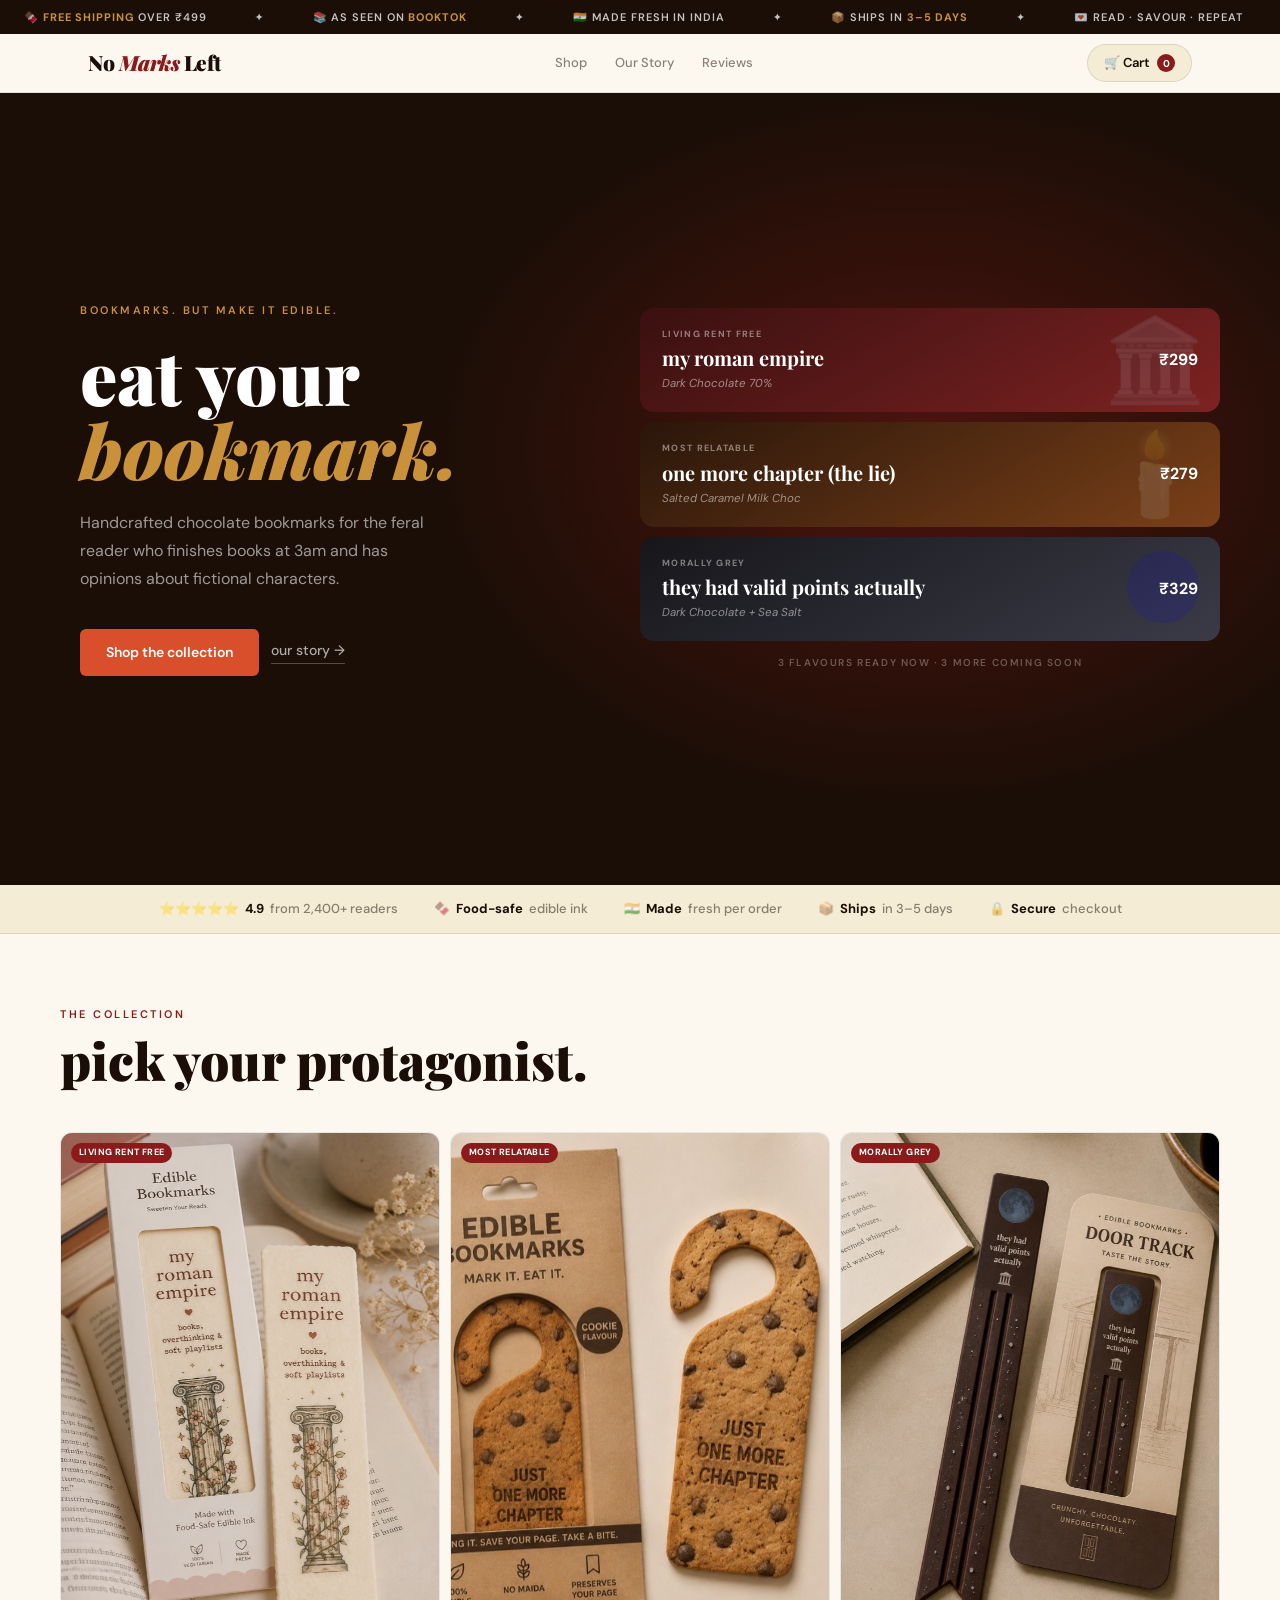
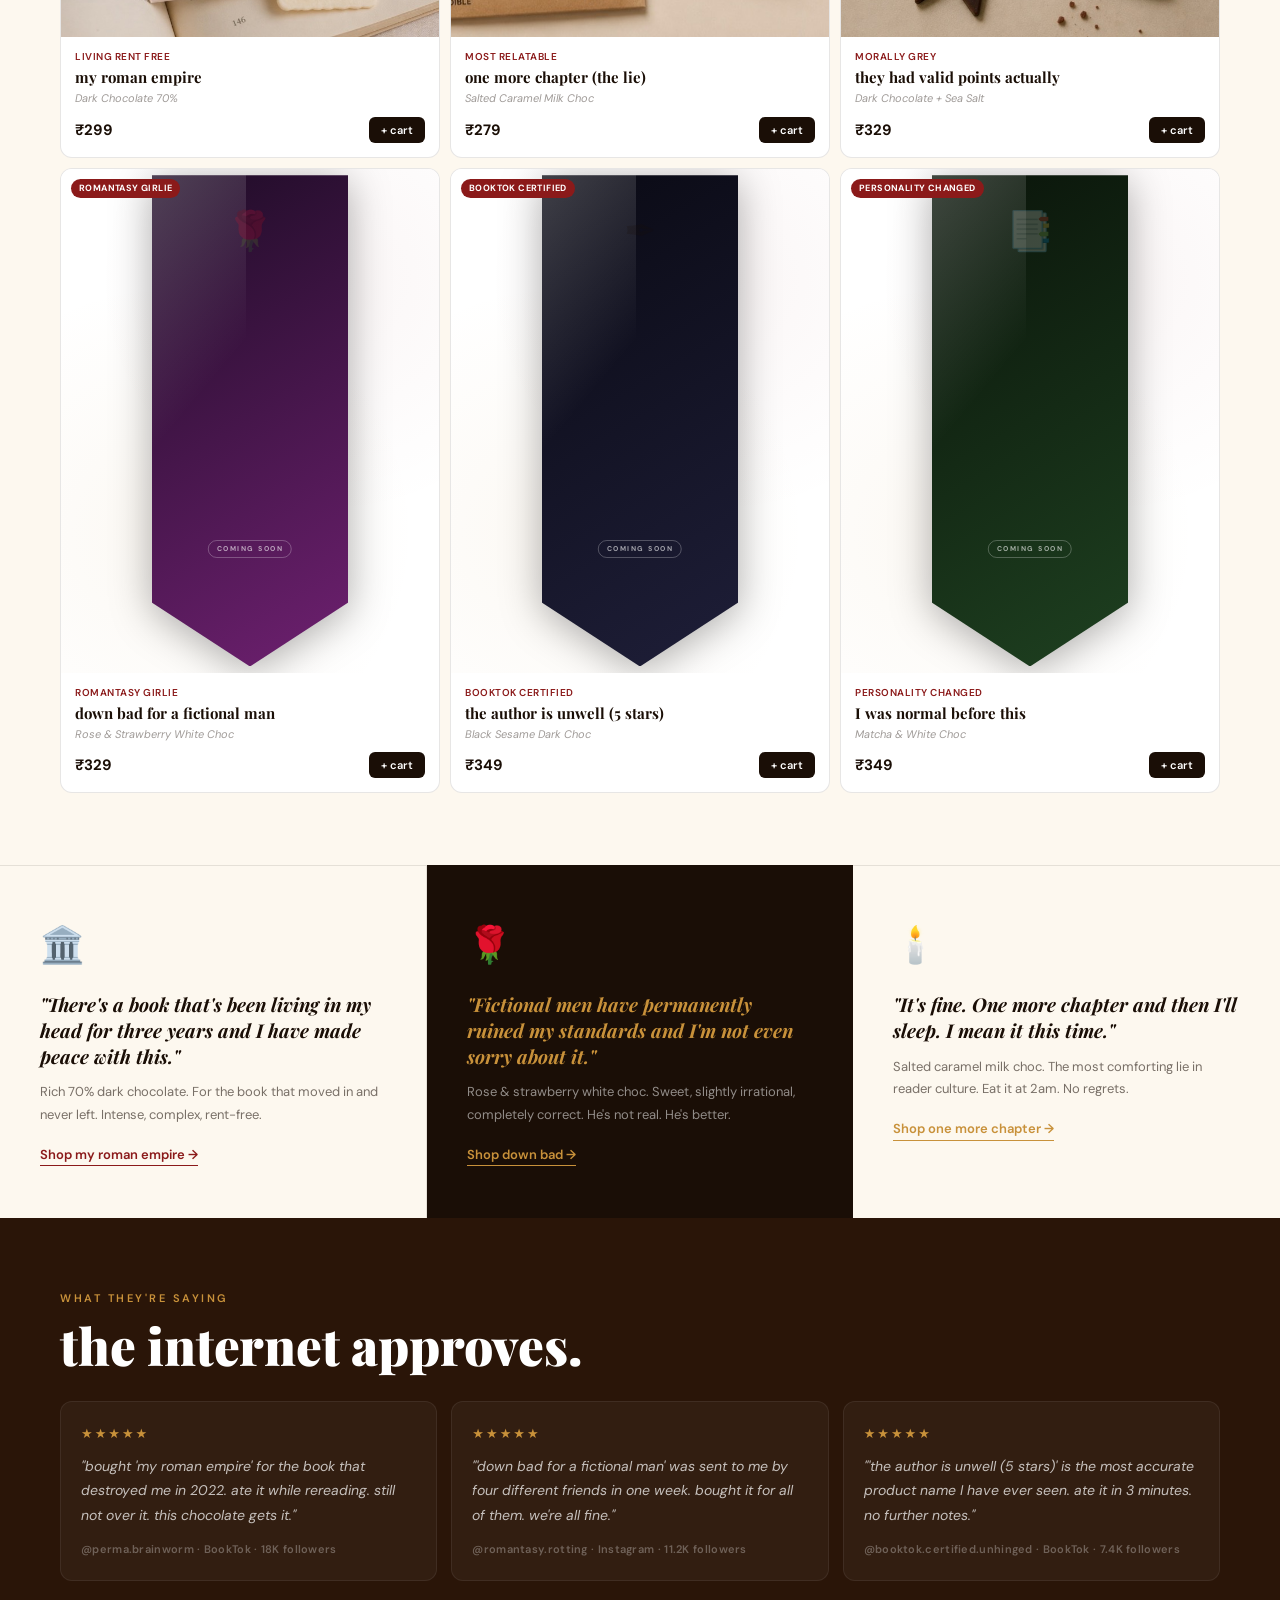
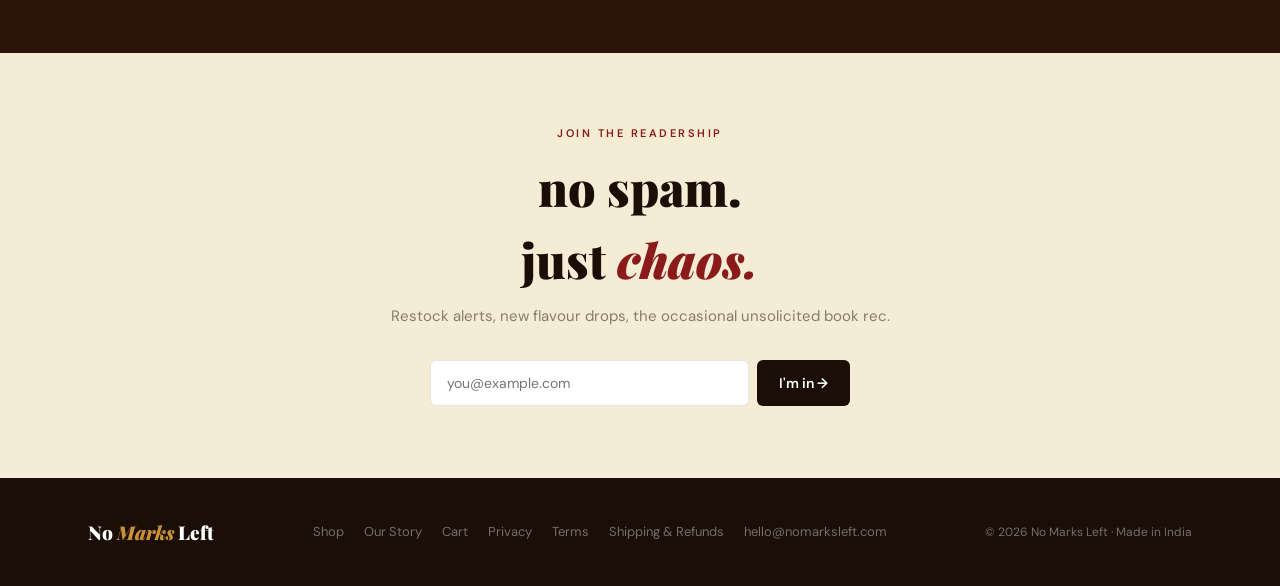
==== index.html @ 882965cb "Add privacy, terms and refunds policies; mask all inputs in session replay Adds the three policy pag" ====
<!DOCTYPE html>
<html lang="en">
<head>
  <meta charset="UTF-8"/>
  <meta name="viewport" content="width=device-width,initial-scale=1.0"/>
  <title>No Marks Left — Edible Bookmarks</title>
  <link href="https://fonts.googleapis.com/css2?family=Playfair+Display:ital,wght@0,700;0,900;1,700&family=DM+Sans:opsz,wght@9..40,400;9..40,500;9..40,600&display=swap" rel="stylesheet"/>
  <script src="analytics.js?v=3"></script>
  <script src="interactions.js?v=2"></script>
  <style>
*,*::before,*::after{box-sizing:border-box;margin:0;padding:0}
:root{
  --ink:#1a0e06;--cream:#f5ecd5;--paper:#fdf8ef;--deep:#2a1508;
  --red:#8b1a1a;--gold:#c8913a;--pop:#d94f2b;--sage:#3d5c32;
  --border:rgba(26,14,6,.1);--w:1160px;
}
body{font-family:'DM Sans',system-ui,sans-serif;color:var(--ink);background:var(--paper);line-height:1.5}

/* ── ticker ── */
.ticker-wrap{background:var(--ink);overflow:hidden;height:34px;display:flex;align-items:center}
.ticker{display:flex;white-space:nowrap;animation:tick 36s linear infinite}
.ticker-seg{display:inline-flex}
.ti{color:rgba(255,255,255,.75);font-size:11px;font-weight:600;letter-spacing:.9px;text-transform:uppercase;padding:0 24px}
.ti b{color:var(--gold)}
@keyframes tick{0%{transform:translateX(0)}100%{transform:translateX(-50%)}}

/* ── header ── */
header{position:sticky;top:0;z-index:200;background:var(--paper);border-bottom:1px solid var(--border)}
.h-inner{max-width:var(--w);margin:0 auto;height:58px;display:flex;align-items:center;justify-content:space-between;padding:0 28px}
.logo{font-family:'Playfair Display',serif;font-size:21px;font-weight:900;color:var(--ink);text-decoration:none;letter-spacing:-.5px}
.logo em{color:var(--red);font-style:italic}
nav{display:flex;gap:28px}
nav a{font-size:13px;font-weight:500;color:var(--ink);text-decoration:none;opacity:.5;transition:opacity .15s}
nav a:hover{opacity:1}
.cart-btn{display:flex;align-items:center;gap:7px;font-size:13px;font-weight:600;text-decoration:none;color:var(--ink);background:var(--cream);border:1px solid var(--border);padding:8px 16px;border-radius:100px;transition:all .2s}
.cart-btn:hover{background:var(--ink);color:#fff}
.cart-count{background:var(--red);color:#fff;border-radius:50%;width:18px;height:18px;display:inline-flex;align-items:center;justify-content:center;font-size:10px;font-weight:700}

/* ── hero ── */
.hero{background:var(--ink);display:grid;grid-template-columns:1fr 1fr;min-height:88vh;position:relative;overflow:hidden}
.hero::after{content:'';position:absolute;inset:0;background:radial-gradient(ellipse 60% 70% at 72% 45%,rgba(139,26,26,.45) 0%,transparent 65%);pointer-events:none}
.hero-text{padding:88px 0 88px 80px;position:relative;z-index:2;display:flex;flex-direction:column;justify-content:center}
.eyebrow{font-size:11px;font-weight:600;text-transform:uppercase;letter-spacing:2.5px;color:var(--gold);margin-bottom:20px}
.hero-text h1{font-family:'Playfair Display',serif;font-size:clamp(52px,5.8vw,86px);font-weight:900;color:#fff;line-height:1.0;margin-bottom:22px}
.hero-text h1 em{color:var(--gold);font-style:italic;display:block}
.hero-sub{font-size:16px;color:rgba(255,255,255,.58);line-height:1.75;max-width:370px;margin-bottom:36px}
.hero-ctas{display:flex;gap:12px;align-items:center;flex-wrap:wrap}
.btn-pop{background:var(--pop);color:#fff;border:none;padding:13px 26px;border-radius:6px;font-size:14px;font-weight:600;cursor:pointer;text-decoration:none;font-family:inherit;transition:transform .15s,box-shadow .15s;display:inline-block}
.btn-pop:hover{transform:translateY(-2px);box-shadow:0 8px 28px rgba(217,79,43,.4)}
.btn-ghost{color:rgba(255,255,255,.65);font-size:14px;font-weight:500;text-decoration:none;border-bottom:1px solid rgba(255,255,255,.25);padding-bottom:2px;transition:color .2s,border-color .2s}
.btn-ghost:hover{color:#fff;border-color:rgba(255,255,255,.7)}

/* hero product cards */
.hero-cards-col{padding:60px 60px 60px 0;position:relative;z-index:2;display:flex;flex-direction:column;justify-content:center}
.hero-cards{display:flex;flex-direction:column;gap:10px}
.hcard{border-radius:14px;padding:20px 22px;display:flex;align-items:center;gap:18px;min-height:104px;text-decoration:none;position:relative;overflow:hidden;transition:transform .2s,box-shadow .25s}
.hcard:hover{transform:translateX(5px);box-shadow:0 12px 34px rgba(0,0,0,.32)}
/* the emoji becomes an oversized watermark instead of a lone floating icon */
.hcard-em{position:absolute;right:14px;top:50%;transform:translateY(-50%);font-size:82px;line-height:1;opacity:.13;pointer-events:none}
.hcard-main{flex:1;min-width:0;position:relative;z-index:2}
.hcard-badge{font-size:9px;font-weight:700;text-transform:uppercase;letter-spacing:1.3px;color:rgba(255,255,255,.45);margin-bottom:6px}
.hcard-name{font-family:'Playfair Display',serif;font-size:20px;font-weight:700;color:#fff;line-height:1.14;margin-bottom:5px}
.hcard-flavor{font-size:11.5px;color:rgba(255,255,255,.5);font-style:italic}
.hcard-price{font-size:16px;font-weight:700;color:#fff;flex-shrink:0;position:relative;z-index:2}
.hero-cards-note{font-size:10px;font-weight:600;text-transform:uppercase;letter-spacing:1.6px;color:rgba(255,255,255,.3);margin-top:14px;text-align:center}
.hc1{background:linear-gradient(150deg,#3a1010 0%,#7d2222 100%)}
.hc4{background:linear-gradient(150deg,#2a160a 0%,#7a4018 100%)}
.hc5{background:linear-gradient(150deg,#16161a 0%,#3b3b48 100%)}

/* ── trust strip ── */
.trust-strip{background:var(--cream);border-bottom:1px solid var(--border)}
.trust-inner{max-width:var(--w);margin:0 auto;padding:14px 28px;display:flex;gap:36px;align-items:center;justify-content:center;flex-wrap:wrap}
.trust-item{font-size:13px;font-weight:500;color:rgba(26,14,6,.5);display:flex;align-items:center;gap:6px}
.trust-item strong{color:var(--ink)}

/* ── sections ── */
.section{padding:72px 28px}
.s-inner{max-width:var(--w);margin:0 auto}
.s-label{font-size:11px;font-weight:600;text-transform:uppercase;letter-spacing:2.5px;color:var(--red);margin-bottom:10px}
.s-title{font-family:'Playfair Display',serif;font-size:clamp(30px,4vw,52px);font-weight:900;line-height:1.1;margin-bottom:44px}

/* ── product grid ── */
.products{background:var(--paper)}
.pgrid{display:grid;grid-template-columns:repeat(3,1fr);gap:10px}
.pcard{text-decoration:none;color:inherit;background:#fff;border:1px solid var(--border);border-radius:12px;overflow:hidden;display:flex;flex-direction:column;transition:transform .2s,box-shadow .25s}
.pcard:hover{transform:translateY(-5px);box-shadow:0 14px 44px rgba(26,14,6,.11)}
.pcard-img{aspect-ratio:3/4;display:flex;align-items:center;justify-content:center;position:relative;background:#fff;overflow:hidden}
.pcard-img::before{content:'';position:absolute;inset:0;background:radial-gradient(circle at 28% 72%,rgba(200,145,58,.06) 0%,transparent 55%),radial-gradient(circle at 72% 22%,rgba(139,26,26,.04) 0%,transparent 50%)}
.pcard-badge{position:absolute;top:10px;left:10px;background:var(--red);color:#fff;font-size:9px;font-weight:700;text-transform:uppercase;letter-spacing:.4px;padding:3px 8px;border-radius:100px;z-index:3}
.bm-wrap{width:52%;filter:drop-shadow(0 6px 20px rgba(0,0,0,.32));position:relative;z-index:2}
/* photos are pre-cropped to 3/4 — let them fill the frame edge to edge */
.bm-wrap:has(.bm.has-photo){width:100%;filter:none}
.bm{clip-path:polygon(0 0,100% 0,100% 87%,50% 100%,0 87%);aspect-ratio:1/2.5;display:flex;flex-direction:column;align-items:center;padding-top:17%;position:relative;overflow:hidden}
.bm.has-photo{clip-path:none;aspect-ratio:3/4;padding-top:0;background:none}
.bm::after{content:'';position:absolute;top:0;left:0;right:52%;bottom:36%;background:linear-gradient(130deg,rgba(255,255,255,.22) 0%,transparent 65%);z-index:1;pointer-events:none}
.bm-photo{display:none;position:absolute;inset:0;width:100%;height:100%;object-fit:cover;z-index:1}
.bm.has-photo .bm-photo{display:block}
.bm.has-photo .bm-em,.bm.has-photo .bm-nm{display:none}
.bm.has-photo::after{display:none}
.bm.img-missing .bm-em{opacity:.2;transform:translateY(-6px)}
.bm.img-missing .bm-nm{display:none}
.bm.img-missing::before{content:'coming soon';position:absolute;bottom:22%;left:50%;transform:translateX(-50%);font-size:7px;font-weight:700;text-transform:uppercase;letter-spacing:1.5px;color:rgba(255,255,255,.6);border:1px solid rgba(255,255,255,.25);padding:3px 8px;border-radius:100px;white-space:nowrap;z-index:4}
.bm-em{font-size:clamp(24px,3vw,40px);position:relative;z-index:2}
.bm-nm{font-family:'Playfair Display',serif;font-size:clamp(7px,1vw,10px);font-weight:700;color:rgba(255,255,255,.85);text-align:center;line-height:1.3;margin-top:5px;position:relative;z-index:2;padding:0 8%}
.pi1{background:linear-gradient(150deg,#1a0808,#6b1a1a)}
.pi2{background:linear-gradient(150deg,#1e0c26,#6e2070)}
.pi3{background:linear-gradient(150deg,#0a0a14,#1e1e38)}
.pi4{background:linear-gradient(150deg,#1a0c04,#6b3a08)}
.pi5{background:linear-gradient(150deg,#0a140a,#1e4020)}
.pi6{background:linear-gradient(150deg,#141418,#2c2c3c)}
.pcard-body{padding:12px 14px 14px;flex:1;display:flex;flex-direction:column}
.pcard-label{font-size:10px;font-weight:600;text-transform:uppercase;letter-spacing:.5px;color:var(--red);margin-bottom:4px}
.pcard-name{font-family:'Playfair Display',serif;font-size:15px;font-weight:700;line-height:1.2;margin-bottom:4px}
.pcard-flavor{font-size:11px;color:rgba(26,14,6,.42);margin-bottom:10px;flex:1;font-style:italic}
.pcard-row{display:flex;align-items:center;justify-content:space-between}
.pcard-price{font-size:15px;font-weight:700}
.pcard-atc{background:var(--ink);color:#fff;border:none;padding:6px 12px;border-radius:6px;font-size:11px;font-weight:600;cursor:pointer;font-family:inherit;transition:background .2s}
.pcard-atc:hover{background:var(--red)}

/* ── vibes ── */
.vibes{padding:0}
.vgrid{display:grid;grid-template-columns:repeat(3,1fr)}
.vcard{padding:52px 40px;border-right:1px solid var(--border);border-top:1px solid var(--border);background:var(--paper)}
.vcard:last-child{border-right:none}
.vcard.dark{background:var(--ink);color:#fff;border-color:transparent}
.vcard-icon{font-size:36px;margin-bottom:20px;display:block}
.vcard-q{font-family:'Playfair Display',serif;font-style:italic;font-size:19px;font-weight:700;line-height:1.35;margin-bottom:12px}
.vcard.dark .vcard-q{color:var(--gold)}
.vcard-a{font-size:13px;line-height:1.75;opacity:.58}
.vcard.dark .vcard-a{opacity:.52}
.vcard-link{display:inline-flex;align-items:center;gap:4px;font-size:13px;font-weight:600;text-decoration:none;margin-top:18px;border-bottom:1px solid currentColor;padding-bottom:1px}
.vcard.dark .vcard-link{color:var(--gold)}

/* ── reviews ── */
.reviews{background:var(--deep);color:#fff}
.rgrid{display:grid;grid-template-columns:repeat(3,1fr);gap:14px}
.rcard{background:rgba(255,255,255,.04);border:1px solid rgba(255,255,255,.07);border-radius:12px;padding:22px 20px}
.rcard-stars{color:var(--gold);font-size:13px;letter-spacing:2px;margin-bottom:10px}
.rcard-text{font-size:14px;color:rgba(255,255,255,.72);line-height:1.75;margin-bottom:14px;font-style:italic}
.rcard-handle{font-size:11px;color:rgba(255,255,255,.3);font-weight:600;letter-spacing:.3px}

/* ── email ── */
.email-sec{background:var(--cream);text-align:center}
.email-title{font-family:'Playfair Display',serif;font-size:clamp(28px,4vw,48px);font-weight:900;margin-bottom:10px}
.email-title em{font-style:italic;color:var(--red)}
.email-sub{font-size:15px;color:rgba(26,14,6,.5);margin-bottom:32px}
.email-form{display:flex;gap:8px;max-width:420px;margin:0 auto}
.email-input{flex:1;border:1.5px solid var(--border);border-radius:6px;padding:13px 16px;font-size:14px;font-family:inherit;outline:none;background:#fff;transition:border-color .2s}
.email-input:focus{border-color:var(--ink)}
.email-btn{background:var(--ink);color:#fff;border:none;padding:13px 22px;border-radius:6px;font-size:14px;font-weight:600;cursor:pointer;font-family:inherit;white-space:nowrap;transition:background .2s}
.email-btn:hover{background:var(--red)}
.email-ok{display:none;font-size:14px;font-weight:600;color:var(--red);margin-top:14px}

/* ── footer ── */
footer{background:var(--ink);color:rgba(255,255,255,.4)}
.f-inner{max-width:var(--w);margin:0 auto;padding:40px 28px;display:flex;justify-content:space-between;align-items:center;gap:20px;flex-wrap:wrap}
.f-logo{font-family:'Playfair Display',serif;font-size:19px;font-weight:900;color:#fff}
.f-logo em{color:var(--gold);font-style:italic}
.f-links{display:flex;gap:20px}
.f-links a{font-size:13px;color:rgba(255,255,255,.4);text-decoration:none;transition:color .2s}
.f-links a:hover{color:#fff}
.f-copy{font-size:12px}

/* ── responsive ── */
@media(max-width:960px){
  .hero{grid-template-columns:1fr}
  .hero-text{padding:64px 28px 32px}
  .hero-cards-col{padding:0 28px 56px}
  .hero-cards{gap:8px}
  .hcard{min-height:88px;padding:16px 18px}
  .hcard-em{font-size:62px;right:10px}
  .hcard-name{font-size:17px}
  .pgrid{grid-template-columns:repeat(2,1fr)}
  .vgrid,.rgrid{grid-template-columns:1fr}
  .vcard{border-right:none}.vcard:last-child{border-top:none}
}
@media(max-width:600px){
  nav{display:none}
  .trust-inner{gap:16px;justify-content:flex-start}
  .email-form{flex-direction:column}
  .f-inner{flex-direction:column;text-align:center}
}
  </style>
</head>
<body>

<!-- ticker -->
<div class="ticker-wrap" aria-hidden="true">
  <div class="ticker">
    <div class="ticker-seg">
      <span class="ti">🍫 <b>FREE SHIPPING</b> OVER ₹499</span><span class="ti">✦</span>
      <span class="ti">📚 AS SEEN ON <b>BOOKTOK</b></span><span class="ti">✦</span>
      <span class="ti">🇮🇳 MADE FRESH IN INDIA</span><span class="ti">✦</span>
      <span class="ti">📦 SHIPS IN <b>3–5 DAYS</b></span><span class="ti">✦</span>
      <span class="ti">💌 READ · SAVOUR · REPEAT</span><span class="ti">✦</span>
    </div>
    <div class="ticker-seg" aria-hidden="true">
      <span class="ti">🍫 <b>FREE SHIPPING</b> OVER ₹499</span><span class="ti">✦</span>
      <span class="ti">📚 AS SEEN ON <b>BOOKTOK</b></span><span class="ti">✦</span>
      <span class="ti">🇮🇳 MADE FRESH IN INDIA</span><span class="ti">✦</span>
      <span class="ti">📦 SHIPS IN <b>3–5 DAYS</b></span><span class="ti">✦</span>
      <span class="ti">💌 READ · SAVOUR · REPEAT</span><span class="ti">✦</span>
    </div>
  </div>
</div>

<!-- header -->
<header>
  <div class="h-inner">
    <a href="index.html" class="logo">No <em>Marks</em> Left</a>
    <nav>
      <a href="#products">Shop</a>
      <a href="about.html">Our Story</a>
      <a href="#reviews">Reviews</a>
    </nav>
    <a href="cart.html" class="cart-btn">🛒 Cart <span class="cart-count" id="cart-count">0</span></a>
  </div>
</header>

<!-- hero -->
<section class="hero">
  <div class="hero-text">
    <p class="eyebrow">bookmarks. but make it edible.</p>
    <h1>eat your
      <em>bookmark.</em>
    </h1>
    <p class="hero-sub">Handcrafted chocolate bookmarks for the feral reader who finishes books at 3am and has opinions about fictional characters.</p>
    <div class="hero-ctas">
      <a href="#products" class="btn-pop">Shop the collection</a>
      <a href="about.html" class="btn-ghost">our story →</a>
    </div>
  </div>
  <div class="hero-cards-col">
    <div class="hero-cards" id="hero-cards"></div>
    <div class="hero-cards-note" id="hero-cards-note"></div>
  </div>
</section>

<!-- trust strip -->
<div class="trust-strip">
  <div class="trust-inner">
    <div class="trust-item">⭐⭐⭐⭐⭐ <strong>4.9</strong> from 2,400+ readers</div>
    <div class="trust-item">🍫 <strong>Food-safe</strong> edible ink</div>
    <div class="trust-item">🇮🇳 <strong>Made</strong> fresh per order</div>
    <div class="trust-item">📦 <strong>Ships</strong> in 3–5 days</div>
    <div class="trust-item">🔒 <strong>Secure</strong> checkout</div>
  </div>
</div>

<!-- products -->
<section class="section products" id="products">
  <div class="s-inner">
    <div class="s-label">the collection</div>
    <div class="s-title">pick your protagonist.</div>
    <div class="pgrid" id="pgrid"></div>
  </div>
</section>

<!-- vibes -->
<section class="vibes" id="vibes">
  <div class="vgrid">
    <div class="vcard">
      <span class="vcard-icon">🏛️</span>
      <div class="vcard-q">"There's a book that's been living in my head for three years and I have made peace with this."</div>
      <div class="vcard-a">Rich 70% dark chocolate. For the book that moved in and never left. Intense, complex, rent-free.</div>
      <a href="product.html?id=1" class="vcard-link" style="color:var(--red)">Shop my roman empire →</a>
    </div>
    <div class="vcard dark">
      <span class="vcard-icon">🌹</span>
      <div class="vcard-q">"Fictional men have permanently ruined my standards and I'm not even sorry about it."</div>
      <div class="vcard-a">Rose & strawberry white choc. Sweet, slightly irrational, completely correct. He's not real. He's better.</div>
      <a href="product.html?id=2" class="vcard-link">Shop down bad →</a>
    </div>
    <div class="vcard">
      <span class="vcard-icon">🕯️</span>
      <div class="vcard-q">"It's fine. One more chapter and then I'll sleep. I mean it this time."</div>
      <div class="vcard-a">Salted caramel milk choc. The most comforting lie in reader culture. Eat it at 2am. No regrets.</div>
      <a href="product.html?id=4" class="vcard-link" style="color:var(--gold)">Shop one more chapter →</a>
    </div>
  </div>
</section>

<!-- reviews -->
<section class="section reviews" id="reviews">
  <div class="s-inner">
    <div class="s-label" style="color:var(--gold)">what they're saying</div>
    <div class="s-title" style="color:#fff;margin-bottom:28px">the internet approves.</div>
    <div class="rgrid">
      <div class="rcard">
        <div class="rcard-stars">★★★★★</div>
        <p class="rcard-text">"bought 'my roman empire' for the book that destroyed me in 2022. ate it while rereading. still not over it. this chocolate gets it."</p>
        <div class="rcard-handle">@perma.brainworm · BookTok · 18K followers</div>
      </div>
      <div class="rcard">
        <div class="rcard-stars">★★★★★</div>
        <p class="rcard-text">"'down bad for a fictional man' was sent to me by four different friends in one week. bought it for all of them. we're all fine."</p>
        <div class="rcard-handle">@romantasy.rotting · Instagram · 11.2K followers</div>
      </div>
      <div class="rcard">
        <div class="rcard-stars">★★★★★</div>
        <p class="rcard-text">"'the author is unwell (5 stars)' is the most accurate product name I have ever seen. ate it in 3 minutes. no further notes."</p>
        <div class="rcard-handle">@booktok.certified.unhinged · BookTok · 7.4K followers</div>
      </div>
    </div>
  </div>
</section>

<!-- email -->
<section class="section email-sec">
  <div class="s-inner">
    <div class="s-label">join the readership</div>
    <div class="email-title">no spam.<br/>just <em>chaos.</em></div>
    <div class="email-sub">Restock alerts, new flavour drops, the occasional unsolicited book rec.</div>
    <form class="email-form" onsubmit="emailSignup(event)">
      <input class="email-input" type="email" id="email-in" placeholder="you@example.com" required/>
      <button class="email-btn" type="submit">I'm in →</button>
    </form>
    <div class="email-ok" id="email-ok">✓ you're in. talk soon.</div>
  </div>
</section>

<footer>
  <div class="f-inner">
    <div class="f-logo">No <em>Marks</em> Left</div>
    <div class="f-links">
      <a href="#products">Shop</a>
      <a href="about.html">Our Story</a>
      <a href="cart.html">Cart</a>
      <a href="privacy.html">Privacy</a>
      <a href="terms.html">Terms</a>
      <a href="refunds.html">Shipping &amp; Refunds</a>
      <a href="mailto:hello@nomarksleft.com">hello@nomarksleft.com</a>
    </div>
    <div class="f-copy">© 2026 No Marks Left · Made in India</div>
  </div>
</footer>

<script>
const PRODUCTS={
  1:{name:'my roman empire',bmname:'my roman<br/>empire',flavor:'Dark Chocolate 70%',price:299,emoji:'🏛️',cls:'pi1',badge:'living rent free',desc:'For the book that moved into your head three years ago and never paid rent.'},
  2:{name:'down bad for a fictional man',bmname:'down bad for<br/>a fictional man',flavor:'Rose & Strawberry White Choc',price:329,emoji:'🌹',cls:'pi2',badge:'romantasy girlie',desc:'He\'s not real. He\'s better. This chocolate understands.'},
  3:{name:'the author is unwell (5 stars)',bmname:'the author<br/>is unwell<br/>(5 ★)',flavor:'Black Sesame Dark Choc',price:349,emoji:'✒️',cls:'pi3',badge:'booktok certified',desc:'Not a complaint. A review. Complex, unhinged, and completely correct.'},
  4:{name:'one more chapter (the lie)',bmname:'one more<br/>chapter<br/>(the lie)',flavor:'Salted Caramel Milk Choc',price:279,emoji:'🕯️',cls:'pi4',badge:'most relatable',desc:'I said this at 11pm. It is now 4am. This chocolate is complicit.'},
  5:{name:'I was normal before this',bmname:'I was normal<br/>before this',flavor:'Matcha & White Choc',price:349,emoji:'📑',cls:'pi5',badge:'personality changed',desc:'For the book that rewired your brain. Rainbow tabs sold separately.'},
  6:{name:'they had valid points actually',bmname:'they had<br/>valid points<br/>actually',flavor:'Dark Chocolate + Sea Salt',price:329,emoji:'🌑',cls:'pi6',badge:'morally grey',desc:'Complex. Sharp. For the villain you understood. No notes, only feelings.'},
};
function trackProductClick(id){nml.track('product_card_click',{product_id:parseInt(id),product_name:PRODUCTS[id].name,price:PRODUCTS[id].price});}

// Single source of truth for what we can actually show. IN_STOCK have real
// photography and lead the grid; COMING_SOON fill the second row (3-col grid).
const IN_STOCK=[1,4,6];
const COMING_SOON=[2,3,5];
const GRID_ORDER=[...IN_STOCK,...COMING_SOON];
const HERO_CLS={1:'hc1',4:'hc4',6:'hc5'};

document.getElementById('hero-cards').innerHTML=IN_STOCK.map(id=>{const p=PRODUCTS[id];return `
  <a href="product.html?id=${id}" class="hcard ${HERO_CLS[id]}" onclick="trackProductClick(${id})">
    <span class="hcard-em">${p.emoji}</span>
    <div class="hcard-main">
      <div class="hcard-badge">${p.badge}</div>
      <div class="hcard-name">${p.name}</div>
      <div class="hcard-flavor">${p.flavor}</div>
    </div>
    <div class="hcard-price">₹${p.price}</div>
  </a>`}).join('');
document.getElementById('hero-cards-note').textContent=`${IN_STOCK.length} flavours ready now · ${COMING_SOON.length} more coming soon`;

const pgrid=document.getElementById('pgrid');
pgrid.innerHTML=GRID_ORDER.map(id=>{const p=PRODUCTS[id];return `
  <a href="product.html?id=${id}" class="pcard" onclick="trackProductClick(${id})">
    <div class="pcard-img">
      <div class="pcard-badge">${p.badge}</div>
      <div class="bm-wrap"><div class="bm ${p.cls}"><img src="img/bm-${id}.jpg" class="bm-photo" alt="${p.name}" onload="this.parentNode.classList.add('has-photo')" onerror="this.parentNode.classList.add('img-missing')"/><span class="bm-em">${p.emoji}</span><div class="bm-nm">${p.bmname}</div></div></div>
    </div>
    <div class="pcard-body">
      <div class="pcard-label">${p.badge}</div>
      <div class="pcard-name">${p.name}</div>
      <div class="pcard-flavor">${p.flavor}</div>
      <div class="pcard-row">
        <span class="pcard-price">₹${p.price}</span>
        <button class="pcard-atc" onclick="quickAdd(event,${id})">+ cart</button>
      </div>
    </div>
  </a>`}).join('');

function getCart(){try{return JSON.parse(localStorage.getItem('nml_cart')||'[]')}catch{return[]}}
function saveCart(c){localStorage.setItem('nml_cart',JSON.stringify(c))}
function updateBadge(){const n=getCart().reduce((a,i)=>a+i.qty,0);document.querySelectorAll('.cart-count').forEach(el=>el.textContent=n)}

function quickAdd(e,id){
  e.preventDefault();e.stopPropagation();
  const p=PRODUCTS[id],cart=getCart(),key=id+'-4 bookmarks';
  const ex=cart.find(i=>i.key===key);
  if(ex)ex.qty++;else cart.push({key,id,name:p.name,price:p.price,emoji:p.emoji,cls:p.cls,size:'4 bookmarks',qty:1});
  saveCart(cart);updateBadge();
  nml.track('quick_add_to_cart',{product_id:parseInt(id),product_name:p.name,price:p.price});
  const btn=e.currentTarget;btn.textContent='✓';btn.style.background='#3d5c32';
  setTimeout(()=>{btn.textContent='+ cart';btn.style.background=''},1600);
}
function emailSignup(e){
  e.preventDefault();
  nml.track('email_signup',{source:'homepage'});
  document.getElementById('email-ok').style.display='block';
  e.target.style.display='none';
}
updateBadge();
nml.track('page_view',{page:'home'});
document.querySelector('.btn-pop').addEventListener('click',function(){nml.track('hero_cta_click',{cta:'shop_collection'});});
document.querySelector('.btn-ghost').addEventListener('click',function(){nml.track('hero_cta_click',{cta:'our_story'});});
var _sd={},_sh=document.body.scrollHeight;
window.addEventListener('scroll',function(){var p=Math.round((window.scrollY+window.innerHeight)/_sh*100);[50,75,100].forEach(function(d){if(p>=d&&!_sd[d]){_sd[d]=1;nml.track('scroll_depth',{depth:d});}});},{passive:true});
</script>
</body>
</html>
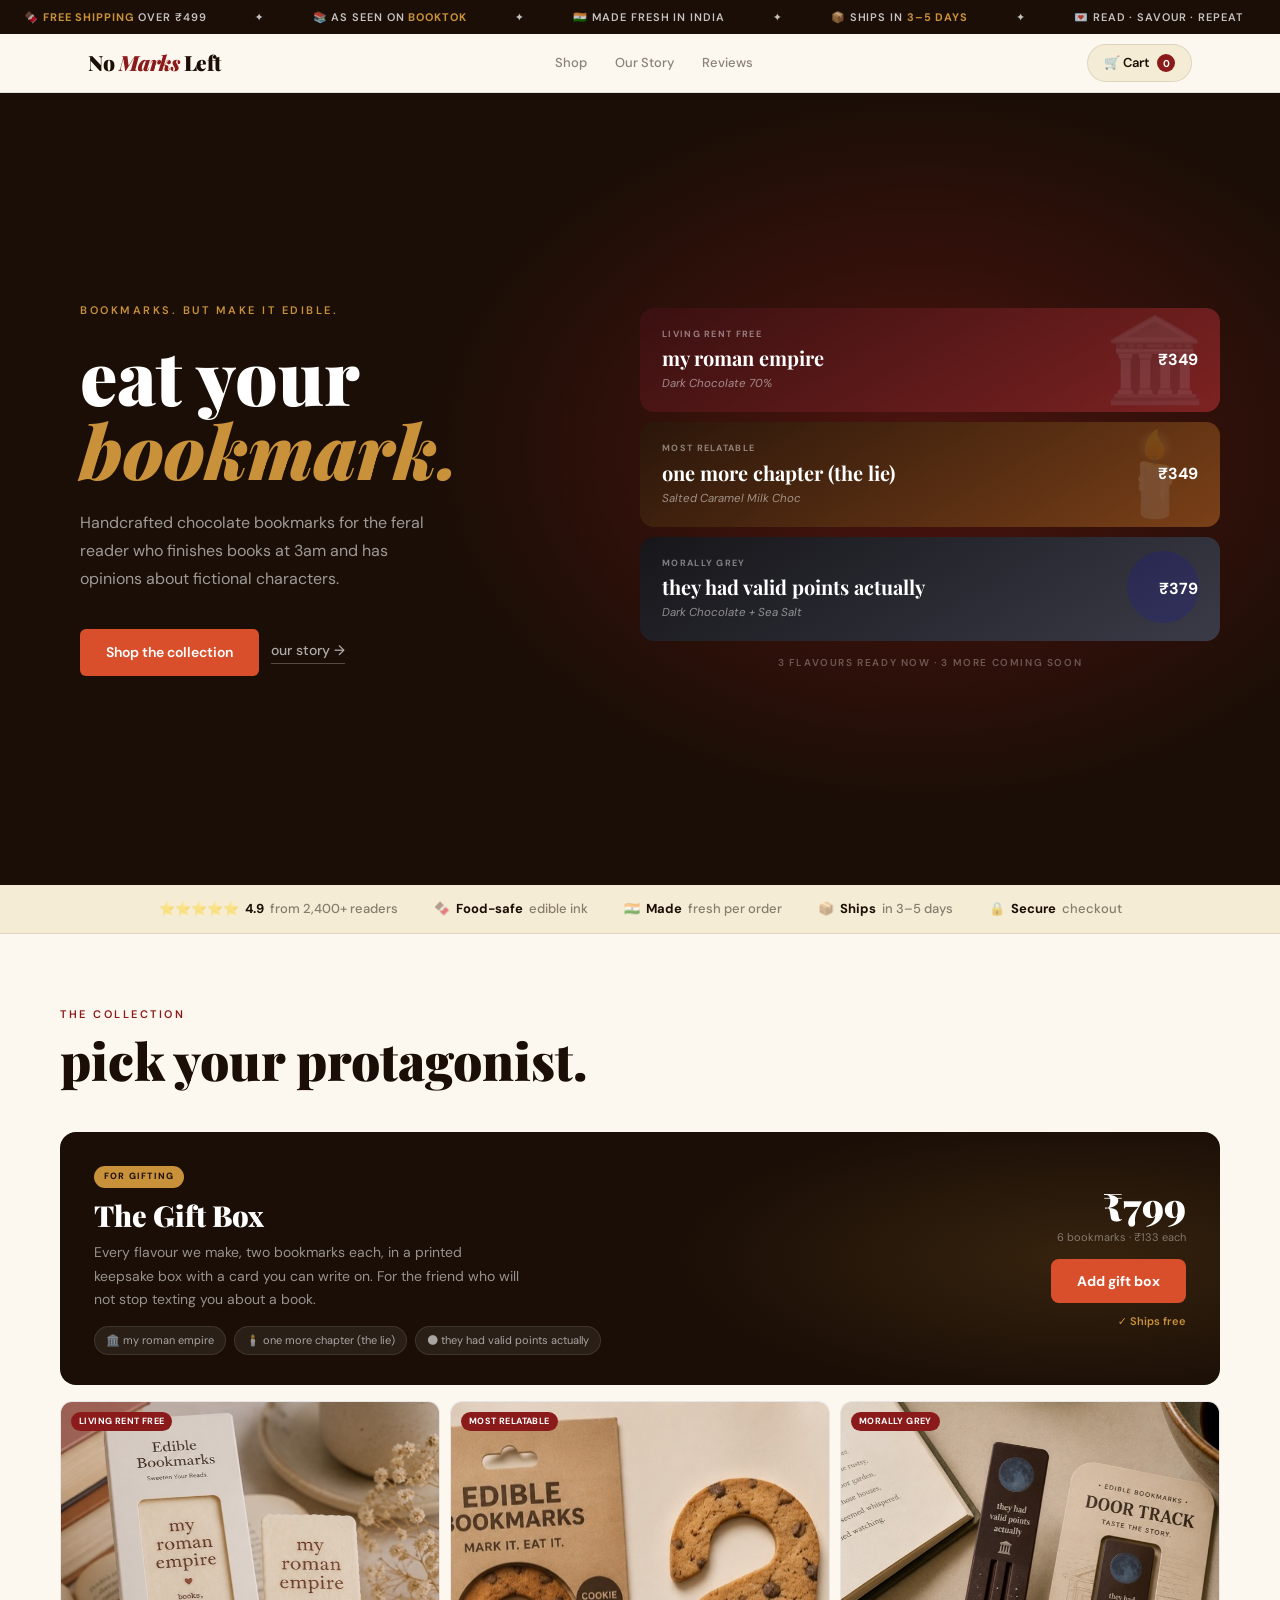
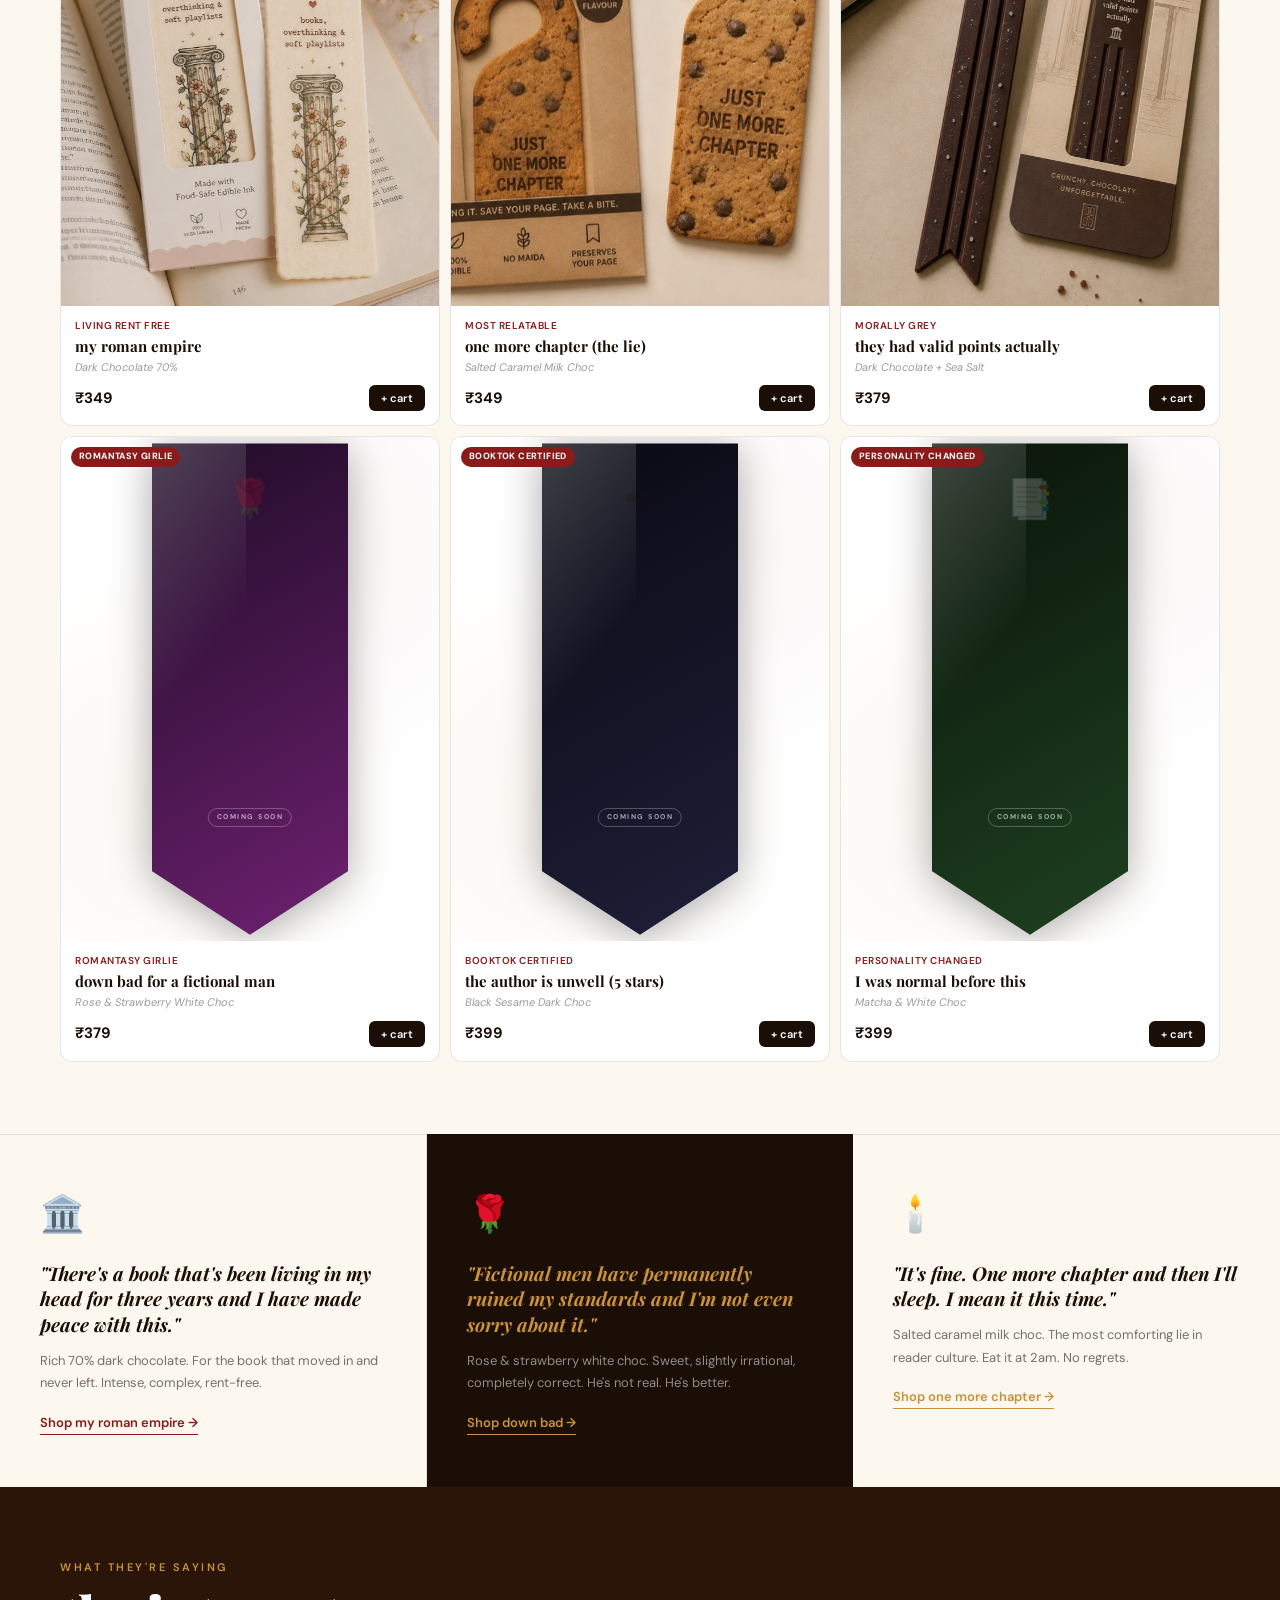
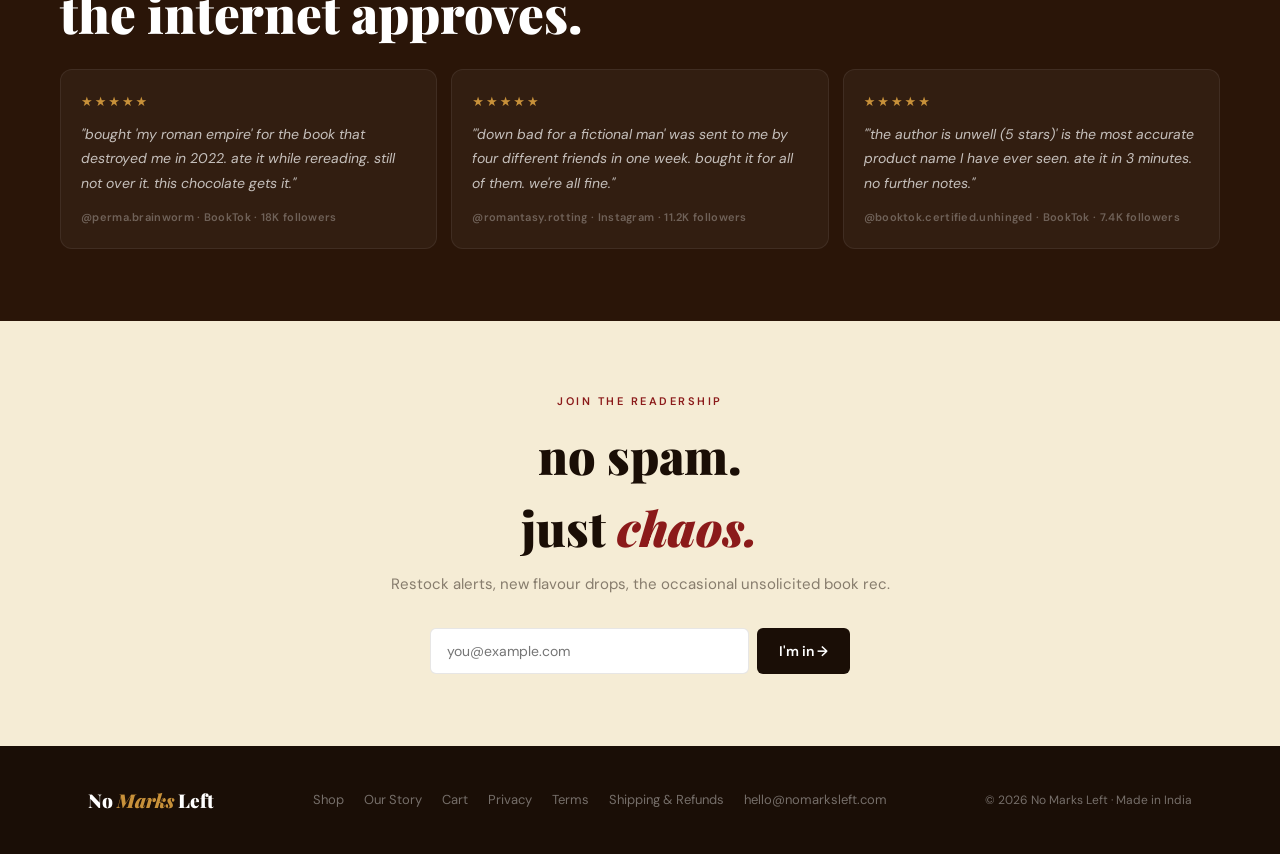
==== commit 2d79b6c6: "Fix PostHog asset URL, add real key, add gift box SKU, reprice flavour packs Analytics fixes (this i" ====
--- a/index.html
+++ b/index.html
@@ -5,8 +5,8 @@
   <meta name="viewport" content="width=device-width,initial-scale=1.0"/>
   <title>No Marks Left — Edible Bookmarks</title>
   <link href="https://fonts.googleapis.com/css2?family=Playfair+Display:ital,wght@0,700;0,900;1,700&family=DM+Sans:opsz,wght@9..40,400;9..40,500;9..40,600&display=swap" rel="stylesheet"/>
-  <script src="analytics.js?v=3"></script>
-  <script src="interactions.js?v=2"></script>
+  <script src="analytics.js?v=4"></script>
+  <script src="interactions.js?v=3"></script>
   <style>
 *,*::before,*::after{box-sizing:border-box;margin:0;padding:0}
 :root{
@@ -78,6 +78,22 @@
 .s-inner{max-width:var(--w);margin:0 auto}
 .s-label{font-size:11px;font-weight:600;text-transform:uppercase;letter-spacing:2.5px;color:var(--red);margin-bottom:10px}
 .s-title{font-family:'Playfair Display',serif;font-size:clamp(30px,4vw,52px);font-weight:900;line-height:1.1;margin-bottom:44px}
+
+/* ── gift box (the AOV play — sits above the grid) ── */
+.giftbox{background:var(--ink);border-radius:16px;padding:30px 34px;margin-bottom:16px;display:grid;grid-template-columns:1fr auto;gap:34px;align-items:center;position:relative;overflow:hidden}
+.giftbox::after{content:'';position:absolute;inset:0;background:radial-gradient(ellipse 50% 80% at 88% 50%,rgba(200,145,58,.16) 0%,transparent 70%);pointer-events:none}
+.gb-main{position:relative;z-index:2}
+.gb-badge{display:inline-block;background:var(--gold);color:var(--ink);font-size:9px;font-weight:700;text-transform:uppercase;letter-spacing:1.2px;padding:4px 10px;border-radius:100px;margin-bottom:12px}
+.gb-title{font-family:'Playfair Display',serif;font-size:29px;font-weight:900;color:#fff;line-height:1.1;margin-bottom:9px}
+.gb-desc{font-size:14px;line-height:1.7;color:rgba(255,255,255,.55);max-width:430px;margin-bottom:14px}
+.gb-flavours{display:flex;gap:8px;flex-wrap:wrap}
+.gb-chip{font-size:11px;color:rgba(255,255,255,.6);background:rgba(255,255,255,.07);border:1px solid rgba(255,255,255,.1);border-radius:100px;padding:5px 11px}
+.gb-side{position:relative;z-index:2;text-align:right;flex-shrink:0}
+.gb-price{font-family:'Playfair Display',serif;font-size:38px;font-weight:900;color:#fff;line-height:1}
+.gb-unit{font-size:11px;color:rgba(255,255,255,.4);margin-top:4px;margin-bottom:14px}
+.gb-add{background:var(--pop);color:#fff;border:none;padding:13px 26px;border-radius:8px;font-size:14px;font-weight:700;cursor:pointer;font-family:inherit;transition:transform .15s,box-shadow .2s;white-space:nowrap}
+.gb-add:hover{transform:translateY(-2px);box-shadow:0 10px 28px rgba(217,79,43,.42)}
+.gb-ship{font-size:11px;color:var(--gold);margin-top:10px;font-weight:600}
 
 /* ── product grid ── */
 .products{background:var(--paper)}
@@ -170,6 +186,9 @@
   .hcard{min-height:88px;padding:16px 18px}
   .hcard-em{font-size:62px;right:10px}
   .hcard-name{font-size:17px}
+  .giftbox{grid-template-columns:1fr;gap:22px;padding:24px 22px}
+  .gb-side{text-align:left}
+  .gb-add{width:100%}
   .pgrid{grid-template-columns:repeat(2,1fr)}
   .vgrid,.rgrid{grid-template-columns:1fr}
   .vcard{border-right:none}.vcard:last-child{border-top:none}
@@ -252,6 +271,7 @@
   <div class="s-inner">
     <div class="s-label">the collection</div>
     <div class="s-title">pick your protagonist.</div>
+    <div class="giftbox" id="giftbox"></div>
     <div class="pgrid" id="pgrid"></div>
   </div>
 </section>
@@ -337,12 +357,12 @@
 
 <script>
 const PRODUCTS={
-  1:{name:'my roman empire',bmname:'my roman<br/>empire',flavor:'Dark Chocolate 70%',price:299,emoji:'🏛️',cls:'pi1',badge:'living rent free',desc:'For the book that moved into your head three years ago and never paid rent.'},
-  2:{name:'down bad for a fictional man',bmname:'down bad for<br/>a fictional man',flavor:'Rose & Strawberry White Choc',price:329,emoji:'🌹',cls:'pi2',badge:'romantasy girlie',desc:'He\'s not real. He\'s better. This chocolate understands.'},
-  3:{name:'the author is unwell (5 stars)',bmname:'the author<br/>is unwell<br/>(5 ★)',flavor:'Black Sesame Dark Choc',price:349,emoji:'✒️',cls:'pi3',badge:'booktok certified',desc:'Not a complaint. A review. Complex, unhinged, and completely correct.'},
-  4:{name:'one more chapter (the lie)',bmname:'one more<br/>chapter<br/>(the lie)',flavor:'Salted Caramel Milk Choc',price:279,emoji:'🕯️',cls:'pi4',badge:'most relatable',desc:'I said this at 11pm. It is now 4am. This chocolate is complicit.'},
-  5:{name:'I was normal before this',bmname:'I was normal<br/>before this',flavor:'Matcha & White Choc',price:349,emoji:'📑',cls:'pi5',badge:'personality changed',desc:'For the book that rewired your brain. Rainbow tabs sold separately.'},
-  6:{name:'they had valid points actually',bmname:'they had<br/>valid points<br/>actually',flavor:'Dark Chocolate + Sea Salt',price:329,emoji:'🌑',cls:'pi6',badge:'morally grey',desc:'Complex. Sharp. For the villain you understood. No notes, only feelings.'},
+  1:{name:'my roman empire',bmname:'my roman<br/>empire',flavor:'Dark Chocolate 70%',price:349,emoji:'🏛️',cls:'pi1',badge:'living rent free',desc:'For the book that moved into your head three years ago and never paid rent.'},
+  2:{name:'down bad for a fictional man',bmname:'down bad for<br/>a fictional man',flavor:'Rose & Strawberry White Choc',price:379,emoji:'🌹',cls:'pi2',badge:'romantasy girlie',desc:'He\'s not real. He\'s better. This chocolate understands.'},
+  3:{name:'the author is unwell (5 stars)',bmname:'the author<br/>is unwell<br/>(5 ★)',flavor:'Black Sesame Dark Choc',price:399,emoji:'✒️',cls:'pi3',badge:'booktok certified',desc:'Not a complaint. A review. Complex, unhinged, and completely correct.'},
+  4:{name:'one more chapter (the lie)',bmname:'one more<br/>chapter<br/>(the lie)',flavor:'Salted Caramel Milk Choc',price:349,emoji:'🕯️',cls:'pi4',badge:'most relatable',desc:'I said this at 11pm. It is now 4am. This chocolate is complicit.'},
+  5:{name:'I was normal before this',bmname:'I was normal<br/>before this',flavor:'Matcha & White Choc',price:399,emoji:'📑',cls:'pi5',badge:'personality changed',desc:'For the book that rewired your brain. Rainbow tabs sold separately.'},
+  6:{name:'they had valid points actually',bmname:'they had<br/>valid points<br/>actually',flavor:'Dark Chocolate + Sea Salt',price:379,emoji:'🌑',cls:'pi6',badge:'morally grey',desc:'Complex. Sharp. For the villain you understood. No notes, only feelings.'},
 };
 function trackProductClick(id){nml.track('product_card_click',{product_id:parseInt(id),product_name:PRODUCTS[id].name,price:PRODUCTS[id].price});}
 
@@ -364,6 +384,42 @@
     <div class="hcard-price">₹${p.price}</div>
   </a>`}).join('');
 document.getElementById('hero-cards-note').textContent=`${IN_STOCK.length} flavours ready now · ${COMING_SOON.length} more coming soon`;
+
+/* The gift box is the higher-AOV SKU. It contains 2 bookmarks of each
+   IN_STOCK flavour, so it can never promise a flavour we cannot make. */
+const GIFT_BOX={
+  id:'gift',
+  name:'The Gift Box',
+  price:799,
+  emoji:'🎁',
+  cls:'pi1',
+  size:`${IN_STOCK.length} flavours · ${IN_STOCK.length*2} bookmarks`,
+};
+document.getElementById('giftbox').innerHTML=`
+  <div class="gb-main">
+    <div class="gb-badge">for gifting</div>
+    <div class="gb-title">${GIFT_BOX.name}</div>
+    <p class="gb-desc">Every flavour we make, two bookmarks each, in a printed keepsake box with a card you can write on. For the friend who will not stop texting you about a book.</p>
+    <div class="gb-flavours">${IN_STOCK.map(id=>`<span class="gb-chip">${PRODUCTS[id].emoji} ${PRODUCTS[id].name}</span>`).join('')}</div>
+  </div>
+  <div class="gb-side">
+    <div class="gb-price">₹${GIFT_BOX.price}</div>
+    <div class="gb-unit">${IN_STOCK.length*2} bookmarks · ₹${Math.round(GIFT_BOX.price/(IN_STOCK.length*2))} each</div>
+    <button class="gb-add" onclick="addGiftBox()">Add gift box</button>
+    <div class="gb-ship">✓ Ships free</div>
+  </div>`;
+
+function addGiftBox(){
+  const cart=getCart(),key='gift-box';
+  const ex=cart.find(i=>i.key===key);
+  if(ex)ex.qty++;
+  else cart.push({key,id:GIFT_BOX.id,name:GIFT_BOX.name,price:GIFT_BOX.price,emoji:GIFT_BOX.emoji,cls:GIFT_BOX.cls,size:GIFT_BOX.size,qty:1});
+  saveCart(cart);updateBadge();
+  nml.track('add_to_cart',{product_id:'gift',product_name:GIFT_BOX.name,price:GIFT_BOX.price,sku_type:'gift_box'});
+  const btn=document.querySelector('.gb-add');
+  btn.textContent='✓ Added';
+  setTimeout(()=>{btn.textContent='Add gift box'},1600);
+}
 
 const pgrid=document.getElementById('pgrid');
 pgrid.innerHTML=GRID_ORDER.map(id=>{const p=PRODUCTS[id];return `
@@ -393,7 +449,7 @@
   const ex=cart.find(i=>i.key===key);
   if(ex)ex.qty++;else cart.push({key,id,name:p.name,price:p.price,emoji:p.emoji,cls:p.cls,size:'4 bookmarks',qty:1});
   saveCart(cart);updateBadge();
-  nml.track('quick_add_to_cart',{product_id:parseInt(id),product_name:p.name,price:p.price});
+  nml.track('quick_add_to_cart',{product_id:parseInt(id),product_name:p.name,price:p.price,sku_type:'flavour_pack'});
   const btn=e.currentTarget;btn.textContent='✓';btn.style.background='#3d5c32';
   setTimeout(()=>{btn.textContent='+ cart';btn.style.background=''},1600);
 }
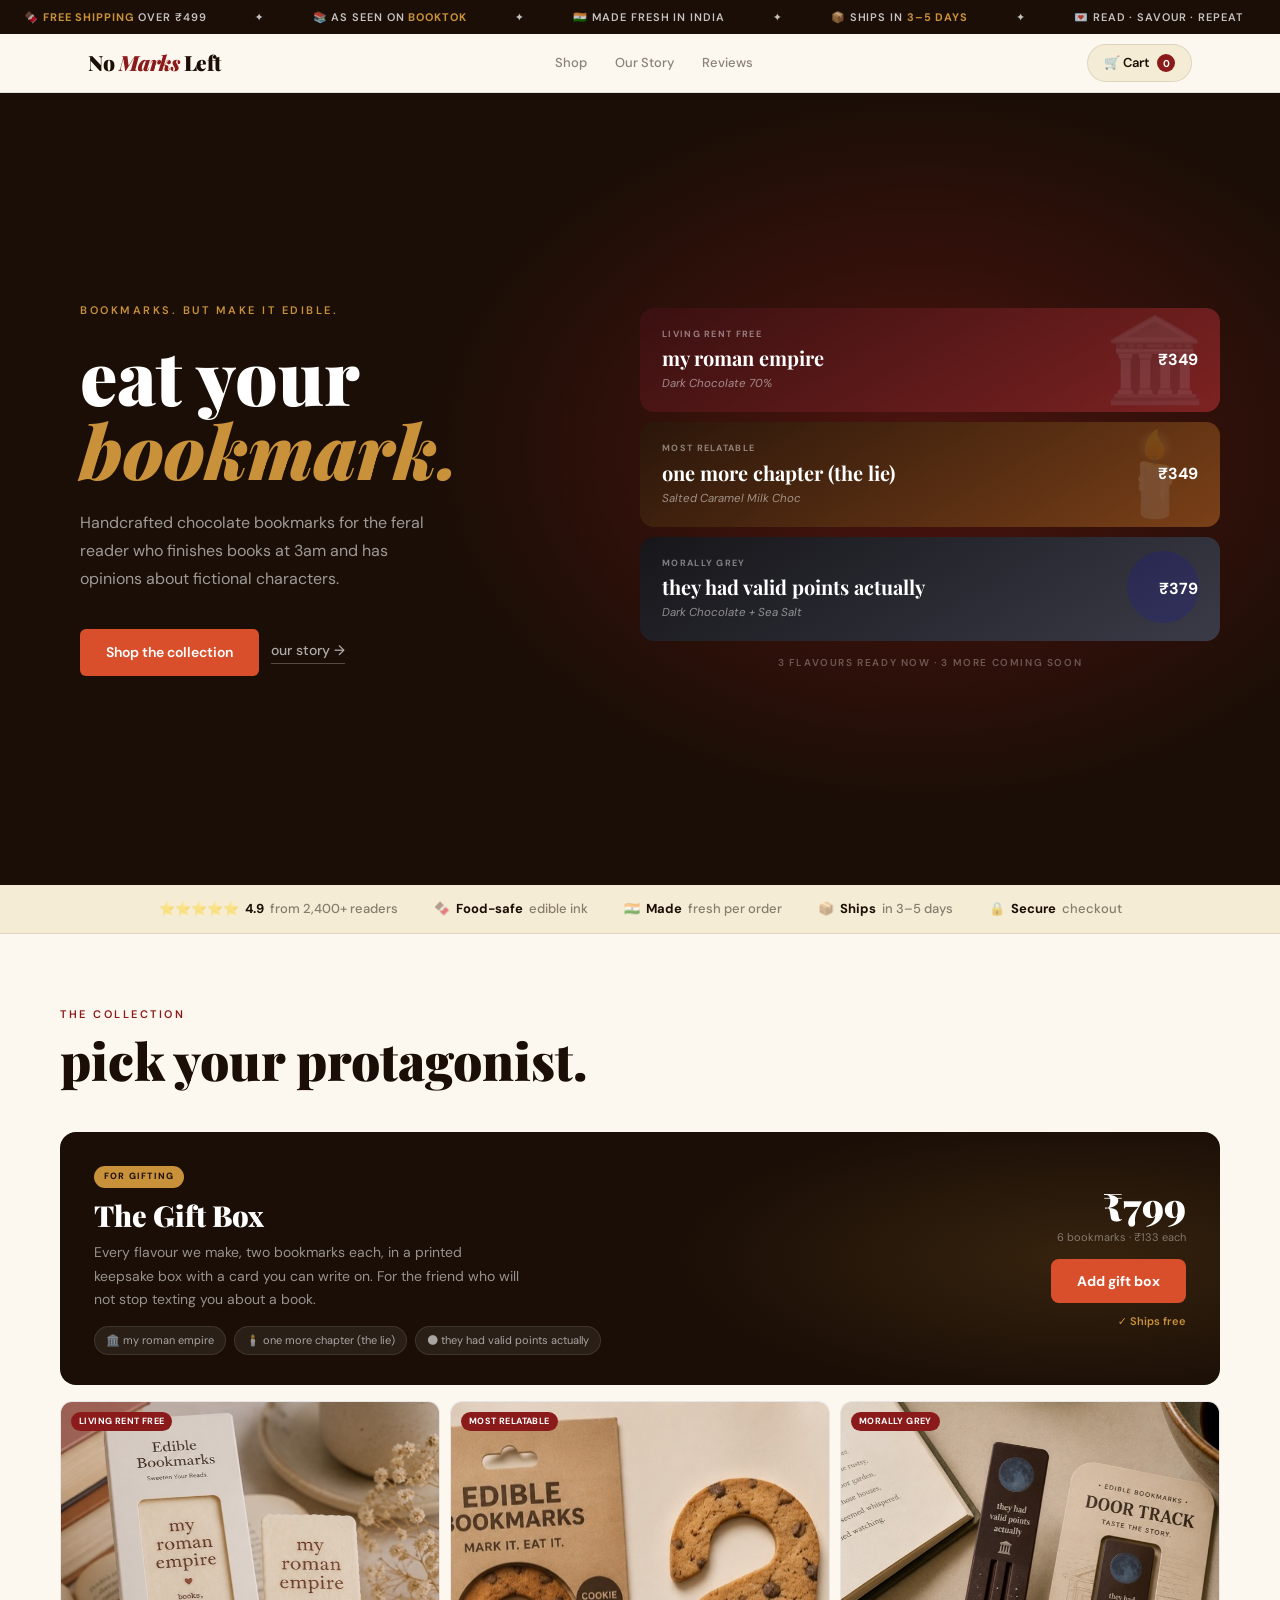
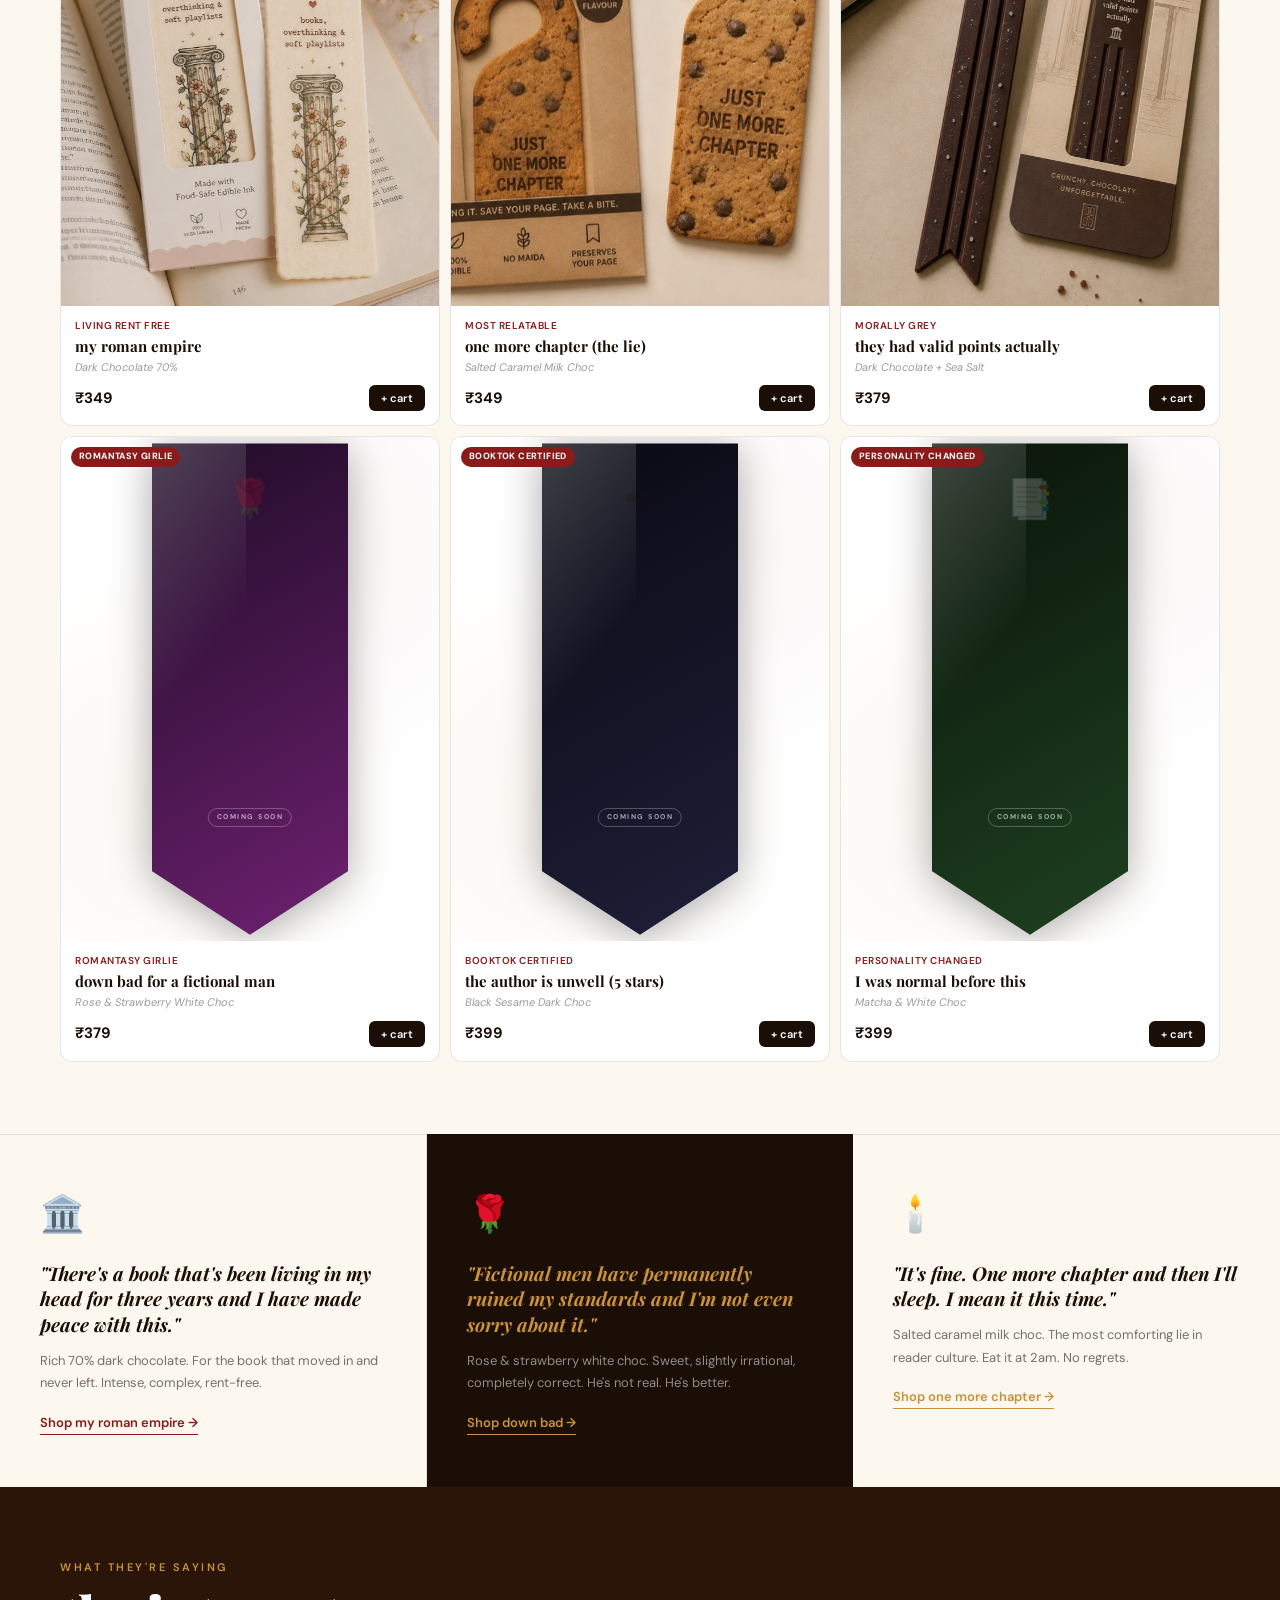
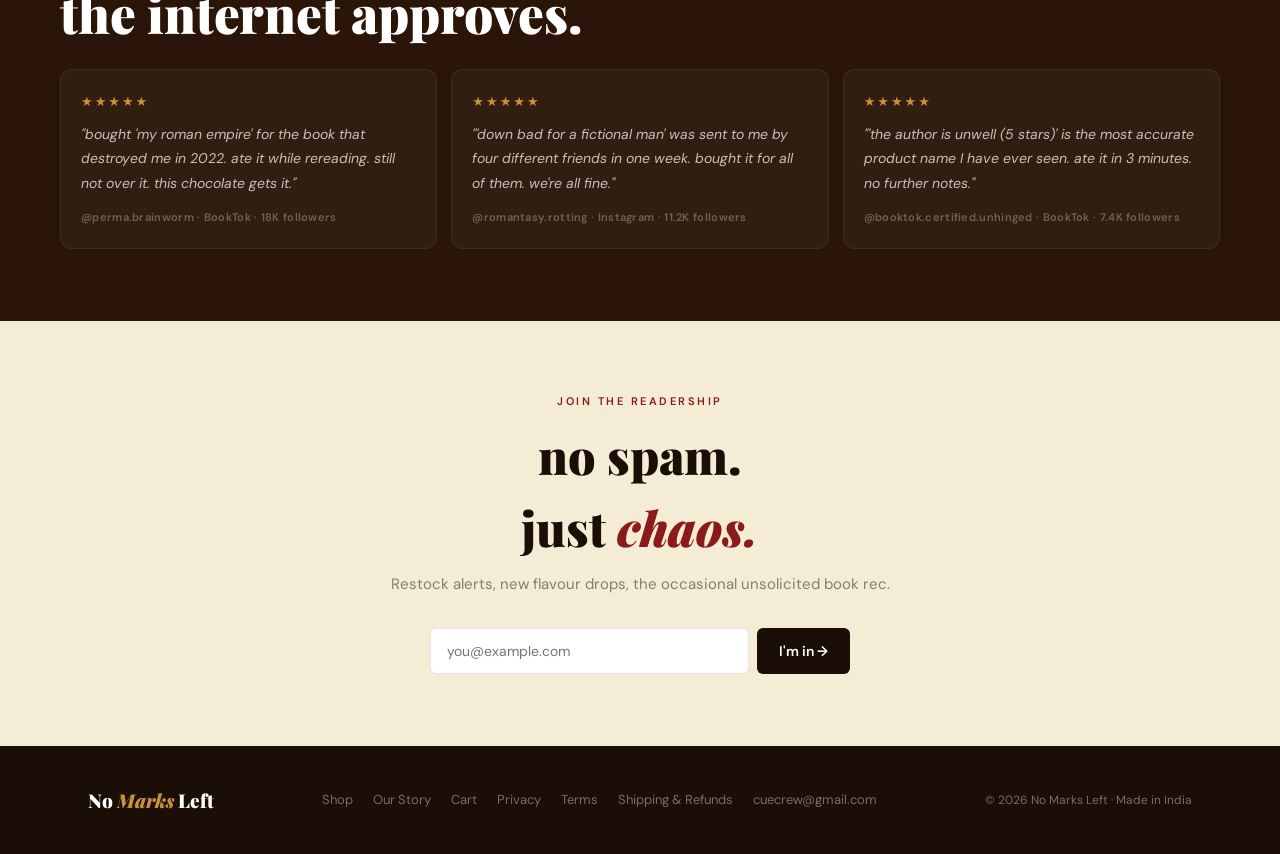
==== commit 0f1802a3: "Point all contact links at a working inbox hello@nomarksleft.com was never a live mailbox — the doma" ====
--- a/index.html
+++ b/index.html
@@ -5,7 +5,7 @@
   <meta name="viewport" content="width=device-width,initial-scale=1.0"/>
   <title>No Marks Left — Edible Bookmarks</title>
   <link href="https://fonts.googleapis.com/css2?family=Playfair+Display:ital,wght@0,700;0,900;1,700&family=DM+Sans:opsz,wght@9..40,400;9..40,500;9..40,600&display=swap" rel="stylesheet"/>
-  <script src="analytics.js?v=4"></script>
+  <script src="analytics.js?v=6"></script>
   <script src="interactions.js?v=3"></script>
   <style>
 *,*::before,*::after{box-sizing:border-box;margin:0;padding:0}
@@ -349,7 +349,7 @@
       <a href="privacy.html">Privacy</a>
       <a href="terms.html">Terms</a>
       <a href="refunds.html">Shipping &amp; Refunds</a>
-      <a href="mailto:hello@nomarksleft.com">hello@nomarksleft.com</a>
+      <a href="mailto:cuecrew@gmail.com">cuecrew@gmail.com</a>
     </div>
     <div class="f-copy">© 2026 No Marks Left · Made in India</div>
   </div>
@@ -364,17 +364,39 @@
   5:{name:'I was normal before this',bmname:'I was normal<br/>before this',flavor:'Matcha & White Choc',price:399,emoji:'📑',cls:'pi5',badge:'personality changed',desc:'For the book that rewired your brain. Rainbow tabs sold separately.'},
   6:{name:'they had valid points actually',bmname:'they had<br/>valid points<br/>actually',flavor:'Dark Chocolate + Sea Salt',price:379,emoji:'🌑',cls:'pi6',badge:'morally grey',desc:'Complex. Sharp. For the villain you understood. No notes, only feelings.'},
 };
-function trackProductClick(id){nml.track('product_card_click',{product_id:parseInt(id),product_name:PRODUCTS[id].name,price:PRODUCTS[id].price});}
-
 // Single source of truth for what we can actually show. IN_STOCK have real
 // photography and lead the grid; COMING_SOON fill the second row (3-col grid).
 const IN_STOCK=[1,4,6];
 const COMING_SOON=[2,3,5];
+
+/* Clicking a coming-soon flavour is pure demand for something we cannot yet
+   make — it is the signal that decides which flavour to produce next, so it
+   is tagged separately rather than pooled with in-stock clicks. */
+function productMeta(id){
+  const p=PRODUCTS[id];
+  const available=IN_STOCK.indexOf(parseInt(id))>-1;
+  return {
+    product_id:parseInt(id),
+    product_name:p.name,
+    flavour:p.flavor,
+    price:p.price,
+    availability:available?'in_stock':'coming_soon',
+    is_available:available
+  };
+}
+function trackProductClick(id,surface){
+  const meta=productMeta(id);
+  nml.track('product_clicked',Object.assign({surface:surface||'grid'},meta));
+  if(!meta.is_available){
+    nml.track('coming_soon_clicked',meta);
+    nml.setPerson({viewed_coming_soon:true});
+  }
+}
 const GRID_ORDER=[...IN_STOCK,...COMING_SOON];
 const HERO_CLS={1:'hc1',4:'hc4',6:'hc5'};
 
 document.getElementById('hero-cards').innerHTML=IN_STOCK.map(id=>{const p=PRODUCTS[id];return `
-  <a href="product.html?id=${id}" class="hcard ${HERO_CLS[id]}" onclick="trackProductClick(${id})">
+  <a href="product.html?id=${id}" class="hcard ${HERO_CLS[id]}" onclick="trackProductClick(${id},'hero')">
     <span class="hcard-em">${p.emoji}</span>
     <div class="hcard-main">
       <div class="hcard-badge">${p.badge}</div>
@@ -415,7 +437,17 @@
   if(ex)ex.qty++;
   else cart.push({key,id:GIFT_BOX.id,name:GIFT_BOX.name,price:GIFT_BOX.price,emoji:GIFT_BOX.emoji,cls:GIFT_BOX.cls,size:GIFT_BOX.size,qty:1});
   saveCart(cart);updateBadge();
-  nml.track('add_to_cart',{product_id:'gift',product_name:GIFT_BOX.name,price:GIFT_BOX.price,sku_type:'gift_box'});
+  nml.track('add_to_cart',{
+    source:'gift_box_banner',
+    sku_type:'gift_box',
+    product_id:'gift',
+    product_name:GIFT_BOX.name,
+    price:GIFT_BOX.price,
+    qty:1,
+    availability:'in_stock',
+    cart_value:cartValue()
+  },'added_to_cart');
+  nml.setPerson({preferred_sku_type:'gift_box'});
   const btn=document.querySelector('.gb-add');
   btn.textContent='✓ Added';
   setTimeout(()=>{btn.textContent='Add gift box'},1600);
@@ -423,7 +455,7 @@
 
 const pgrid=document.getElementById('pgrid');
 pgrid.innerHTML=GRID_ORDER.map(id=>{const p=PRODUCTS[id];return `
-  <a href="product.html?id=${id}" class="pcard" onclick="trackProductClick(${id})">
+  <a href="product.html?id=${id}" class="pcard" data-product-id="${id}" onclick="trackProductClick(${id},'grid')">
     <div class="pcard-img">
       <div class="pcard-badge">${p.badge}</div>
       <div class="bm-wrap"><div class="bm ${p.cls}"><img src="img/bm-${id}.jpg" class="bm-photo" alt="${p.name}" onload="this.parentNode.classList.add('has-photo')" onerror="this.parentNode.classList.add('img-missing')"/><span class="bm-em">${p.emoji}</span><div class="bm-nm">${p.bmname}</div></div></div>
@@ -441,6 +473,7 @@
 
 function getCart(){try{return JSON.parse(localStorage.getItem('nml_cart')||'[]')}catch{return[]}}
 function saveCart(c){localStorage.setItem('nml_cart',JSON.stringify(c))}
+function cartValue(){return getCart().reduce((a,i)=>a+i.price*i.qty,0)}
 function updateBadge(){const n=getCart().reduce((a,i)=>a+i.qty,0);document.querySelectorAll('.cart-count').forEach(el=>el.textContent=n)}
 
 function quickAdd(e,id){
@@ -449,22 +482,45 @@
   const ex=cart.find(i=>i.key===key);
   if(ex)ex.qty++;else cart.push({key,id,name:p.name,price:p.price,emoji:p.emoji,cls:p.cls,size:'4 bookmarks',qty:1});
   saveCart(cart);updateBadge();
-  nml.track('quick_add_to_cart',{product_id:parseInt(id),product_name:p.name,price:p.price,sku_type:'flavour_pack'});
+  // Same canonical event as every other add path — only `source` differs.
+  nml.track('add_to_cart',Object.assign({
+    source:'grid',
+    sku_type:'flavour_pack',
+    pack_size:'4 bookmarks',
+    qty:1,
+    cart_value:cartValue()
+  },productMeta(id)),'added_to_cart');
+  nml.setPerson({preferred_sku_type:'flavour_pack'});
   const btn=e.currentTarget;btn.textContent='✓';btn.style.background='#3d5c32';
   setTimeout(()=>{btn.textContent='+ cart';btn.style.background=''},1600);
 }
 function emailSignup(e){
   e.preventDefault();
-  nml.track('email_signup',{source:'homepage'});
+  const email=document.getElementById('email-in').value;
+  nml.track('email_signup',{source:'homepage_footer'});
+  nml.identify(email);
+  nml.setPerson({is_newsletter_subscriber:true});
   document.getElementById('email-ok').style.display='block';
   e.target.style.display='none';
 }
+
 updateBadge();
-nml.track('page_view',{page:'home'});
+nml.page('home',{in_stock_count:IN_STOCK.length,coming_soon_count:COMING_SOON.length});
+nml.trackChrome();
+
 document.querySelector('.btn-pop').addEventListener('click',function(){nml.track('hero_cta_click',{cta:'shop_collection'});});
 document.querySelector('.btn-ghost').addEventListener('click',function(){nml.track('hero_cta_click',{cta:'our_story'});});
-var _sd={},_sh=document.body.scrollHeight;
-window.addEventListener('scroll',function(){var p=Math.round((window.scrollY+window.innerHeight)/_sh*100);[50,75,100].forEach(function(d){if(p>=d&&!_sd[d]){_sd[d]=1;nml.track('scroll_depth',{depth:d});}});},{passive:true});
+
+/* Impressions give every CTA a denominator. Without these, a low gift-box
+   add rate is indistinguishable from nobody scrolling far enough to see it. */
+nml.trackImpression(document.getElementById('giftbox'),'section_viewed',{section:'gift_box',price:GIFT_BOX.price});
+nml.trackImpression(document.getElementById('pgrid'),'section_viewed',{section:'product_grid'});
+nml.trackImpression(document.getElementById('vibes'),'section_viewed',{section:'vibes'});
+nml.trackImpression(document.getElementById('reviews'),'section_viewed',{section:'reviews'});
+nml.trackImpression(document.querySelector('.email-sec'),'section_viewed',{section:'email_capture'});
+document.querySelectorAll('.pcard').forEach(function(card){
+  nml.trackImpression(card,'product_impression',productMeta(card.dataset.productId));
+});
 </script>
 </body>
 </html>
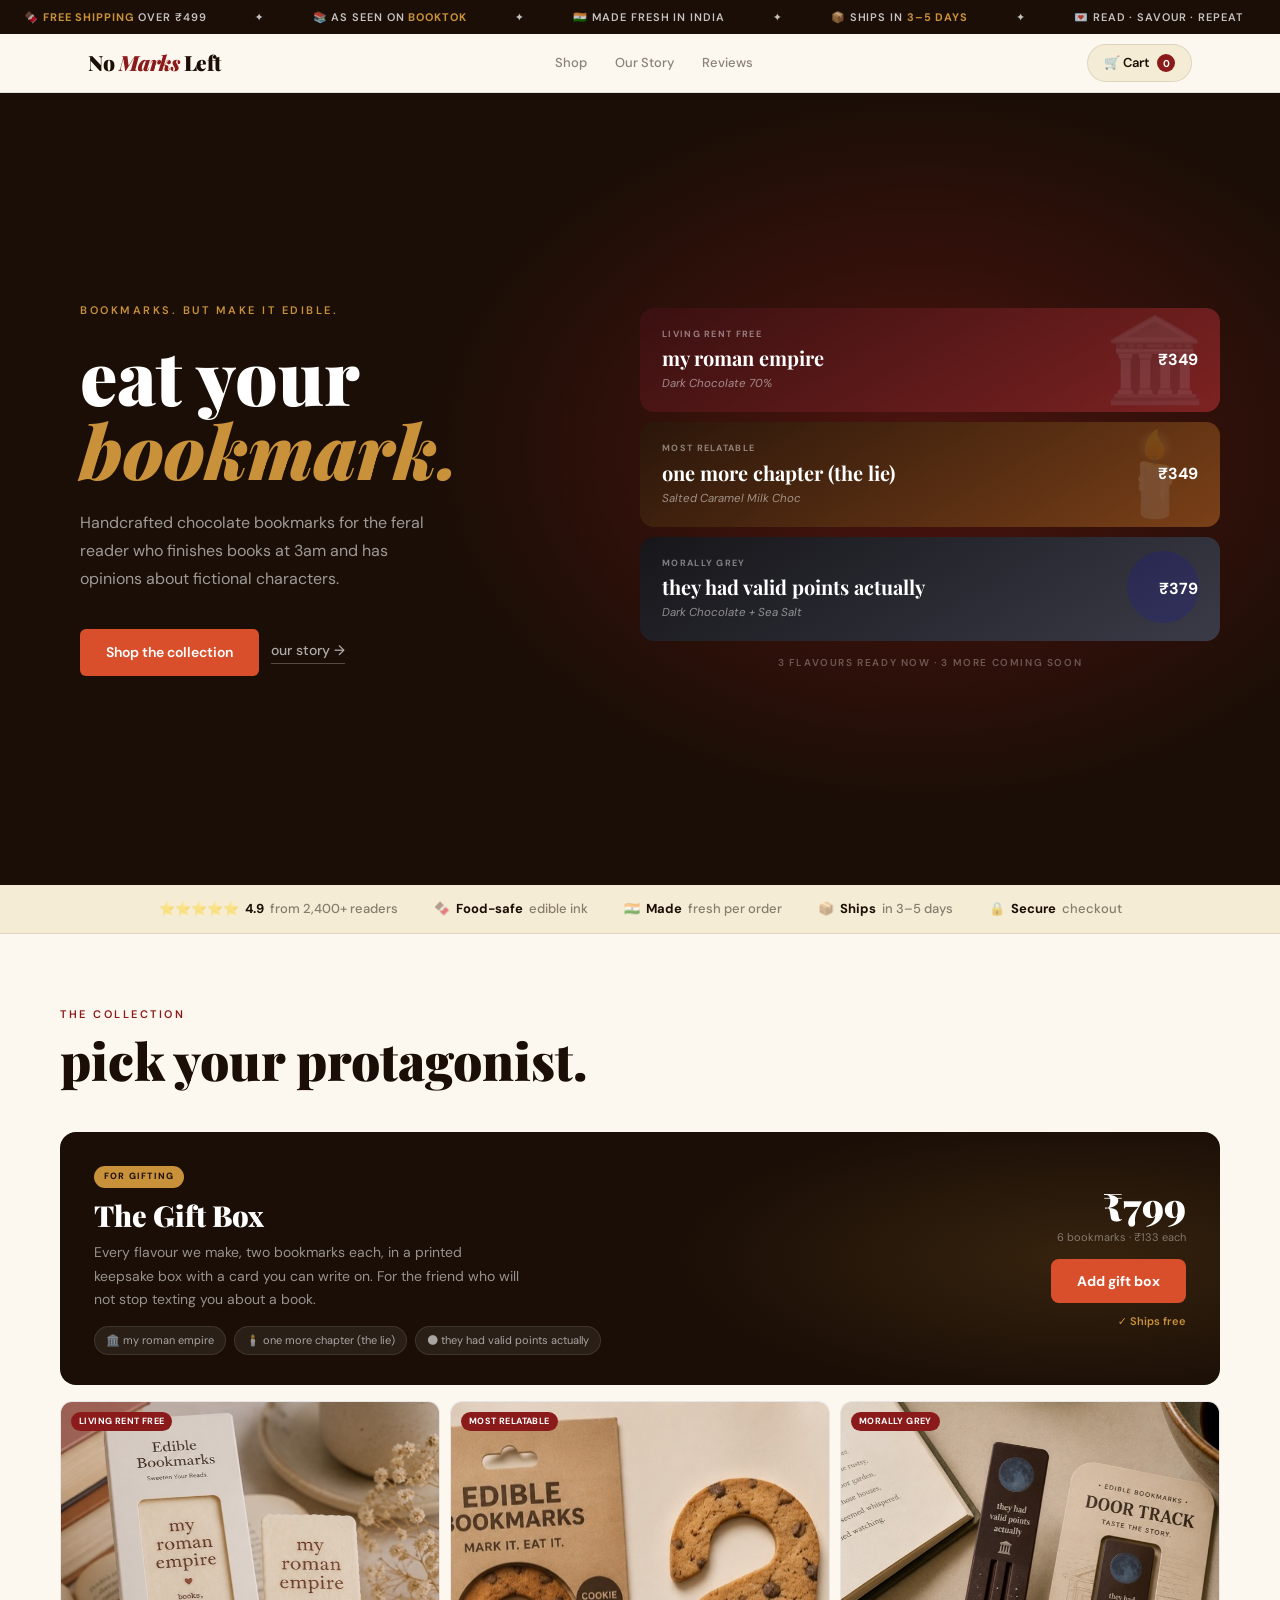
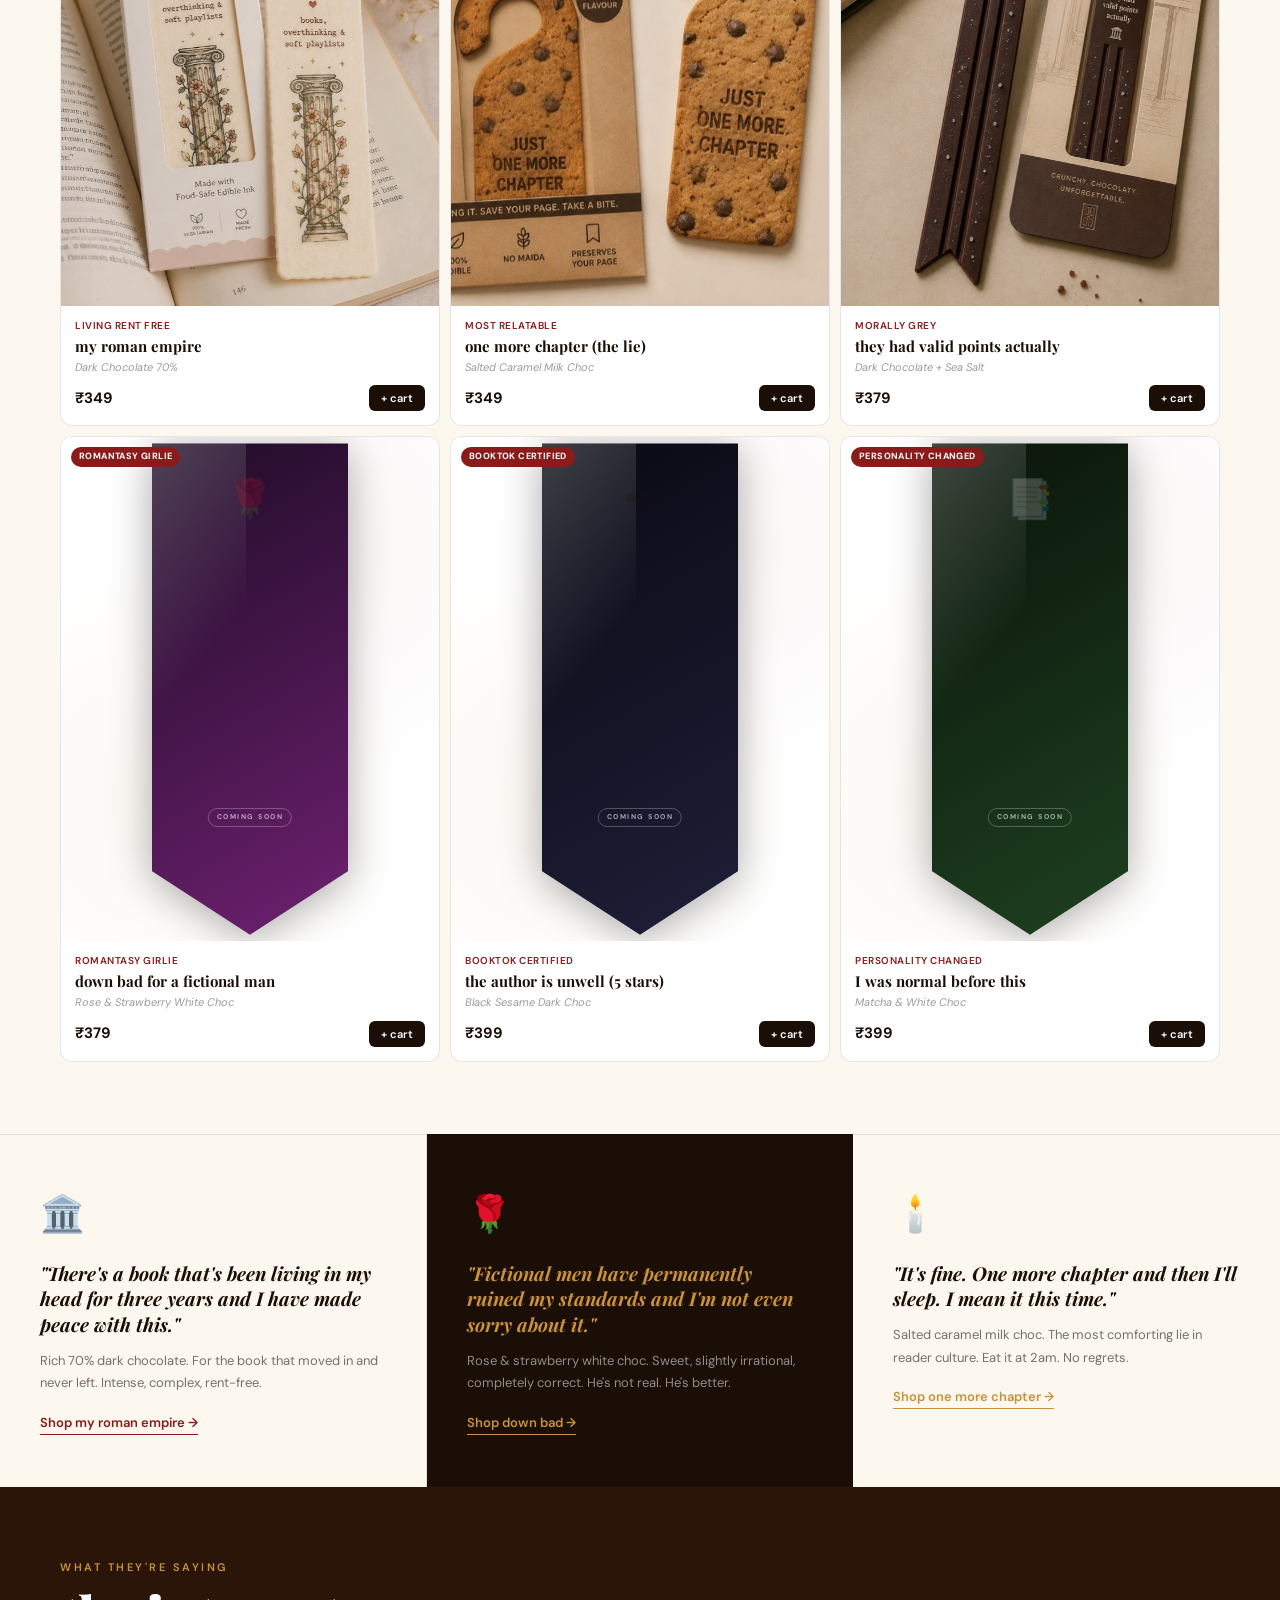
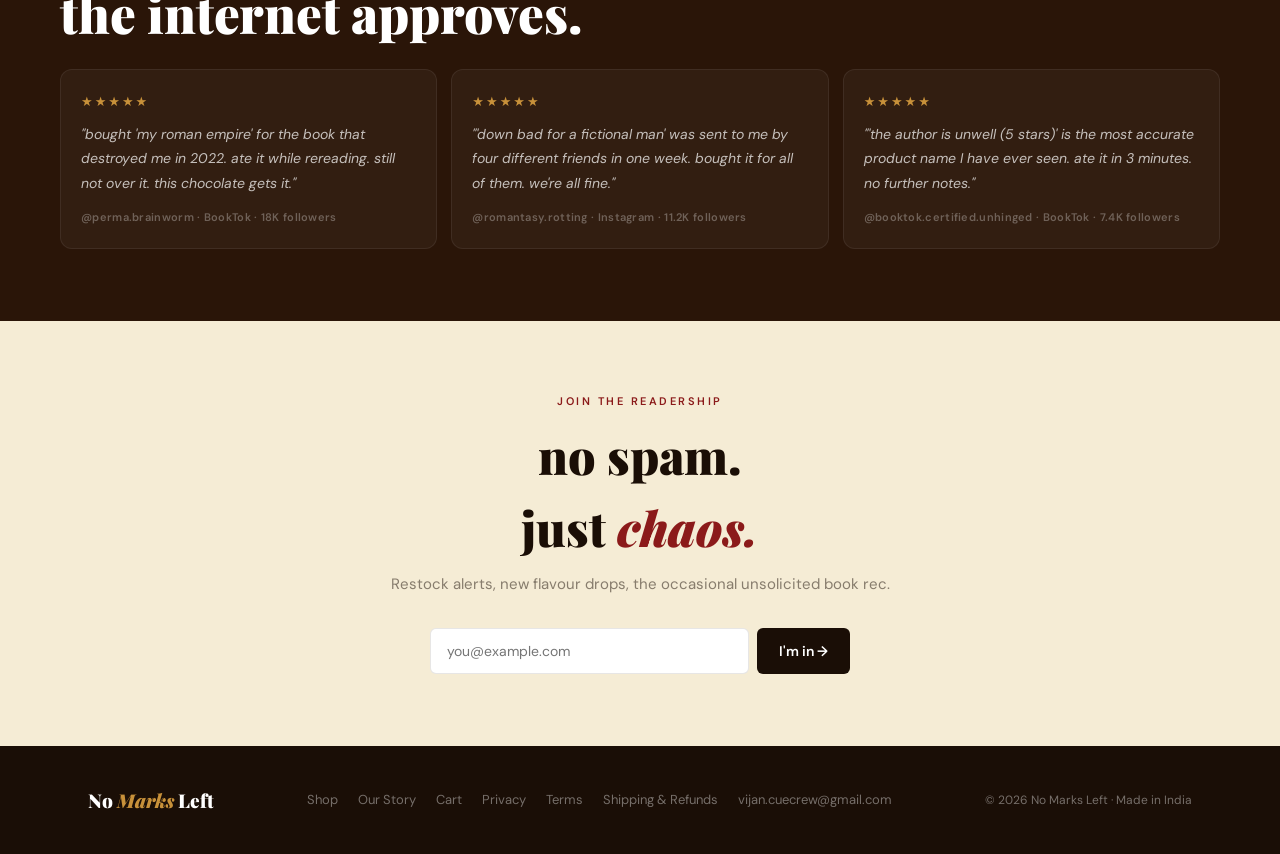
==== commit 0e6fee4c: "Correct contact email to vijan.cuecrew@gmail.com Co-Authored-By: Claude Opus 4.5 <noreply@anthropic." ====
--- a/index.html
+++ b/index.html
@@ -349,7 +349,7 @@
       <a href="privacy.html">Privacy</a>
       <a href="terms.html">Terms</a>
       <a href="refunds.html">Shipping &amp; Refunds</a>
-      <a href="mailto:cuecrew@gmail.com">cuecrew@gmail.com</a>
+      <a href="mailto:vijan.cuecrew@gmail.com">vijan.cuecrew@gmail.com</a>
     </div>
     <div class="f-copy">© 2026 No Marks Left · Made in India</div>
   </div>
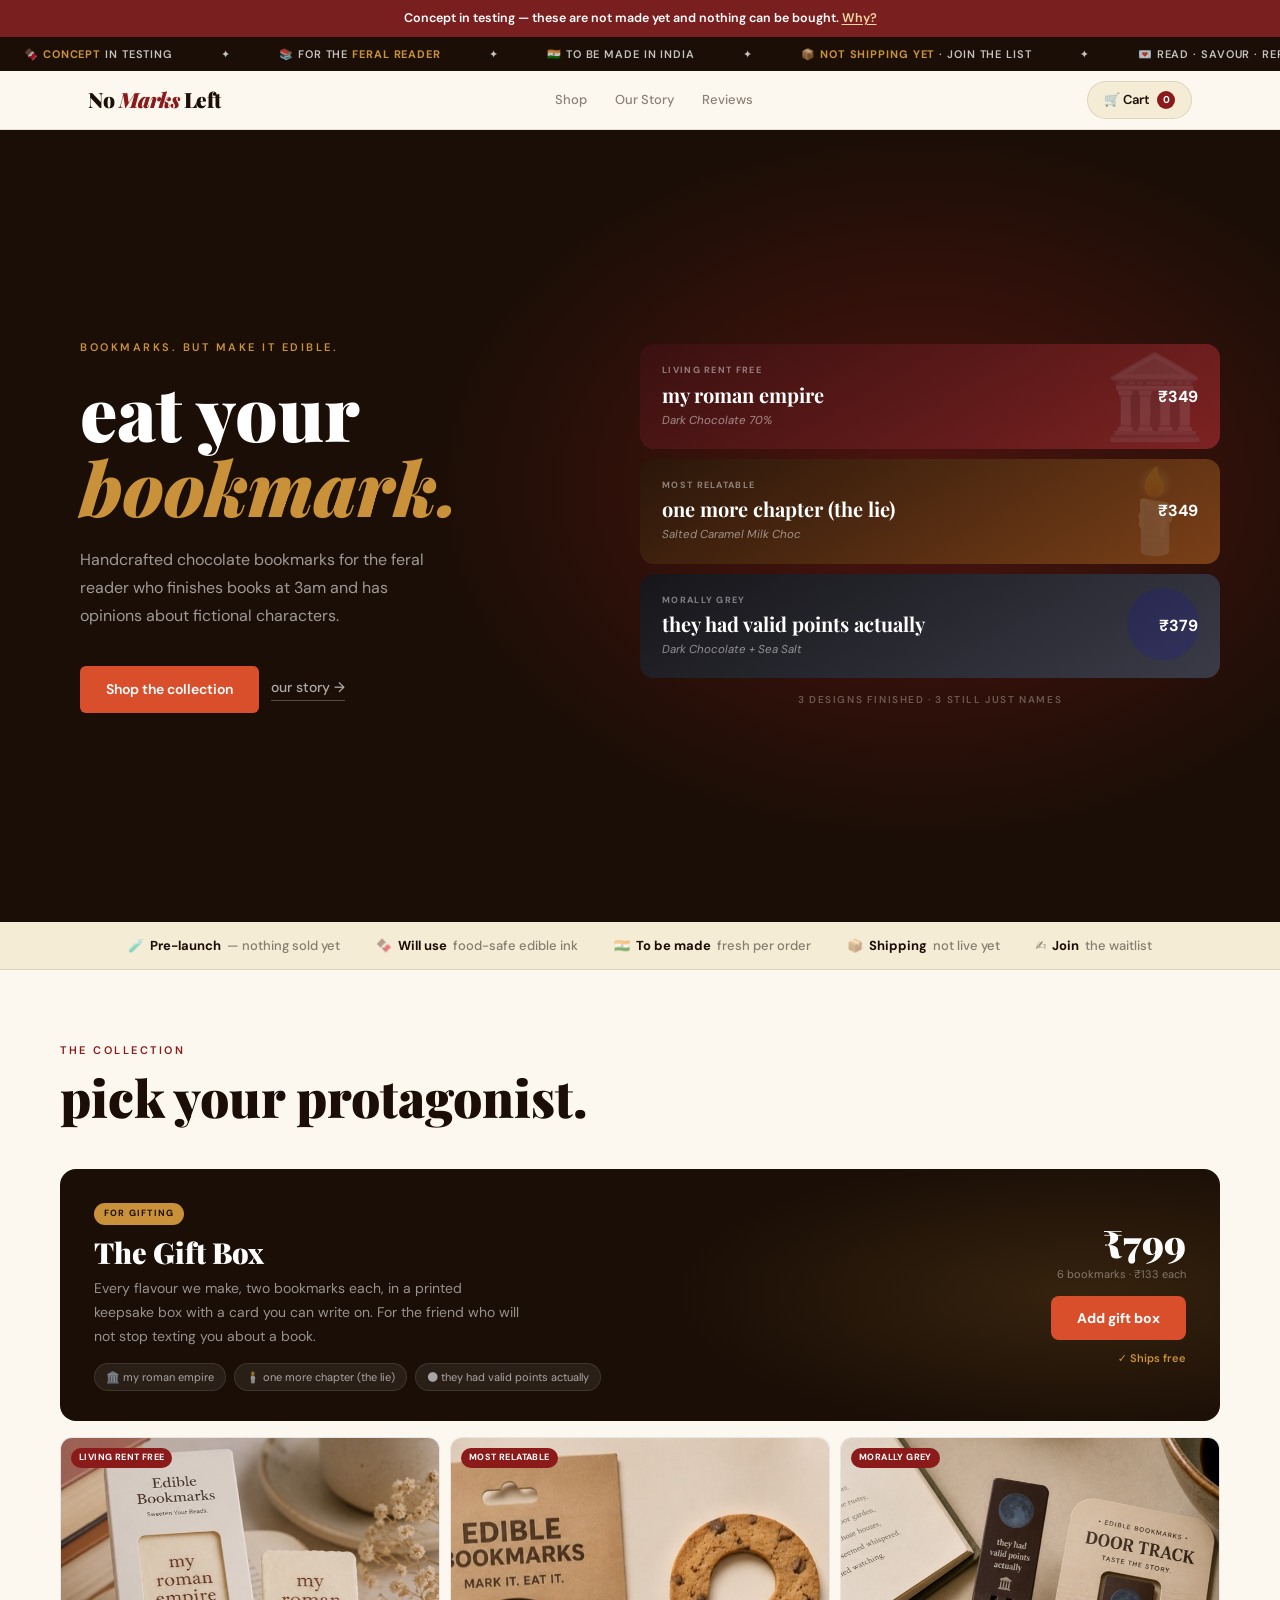
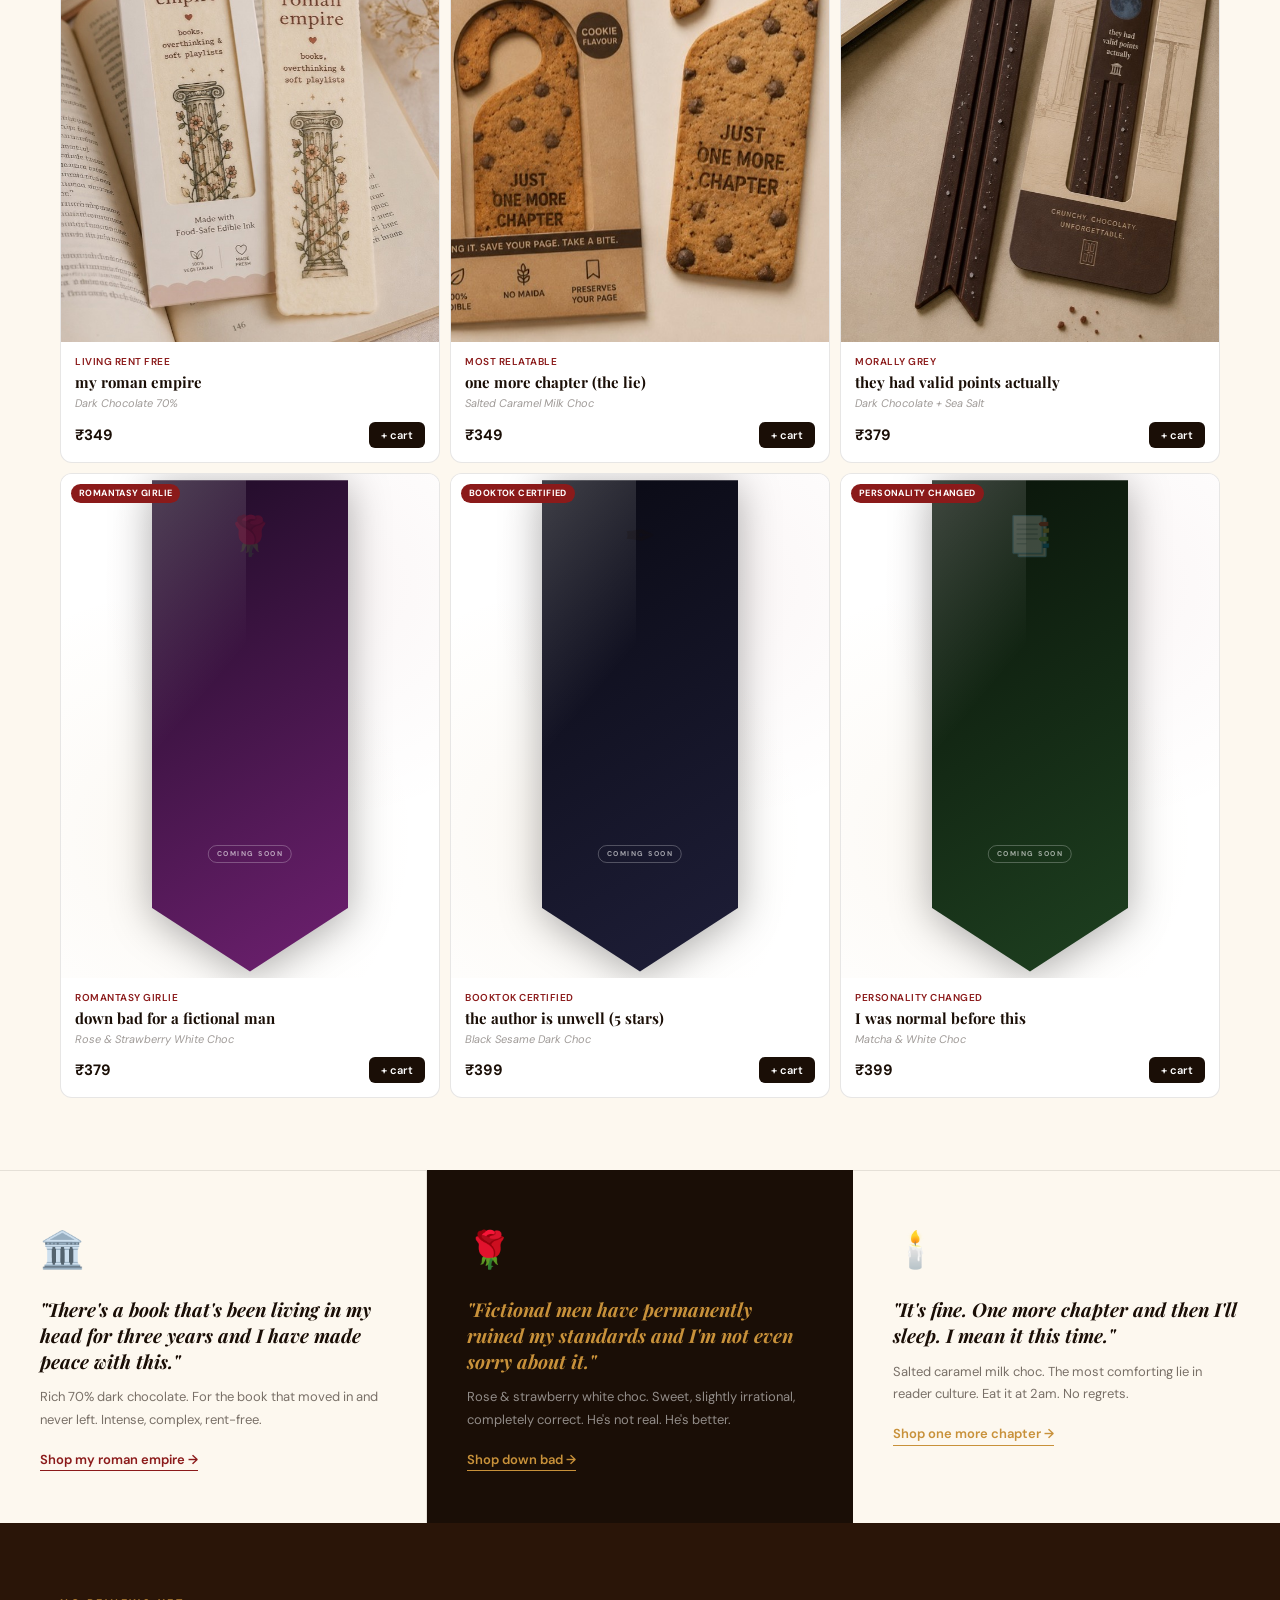
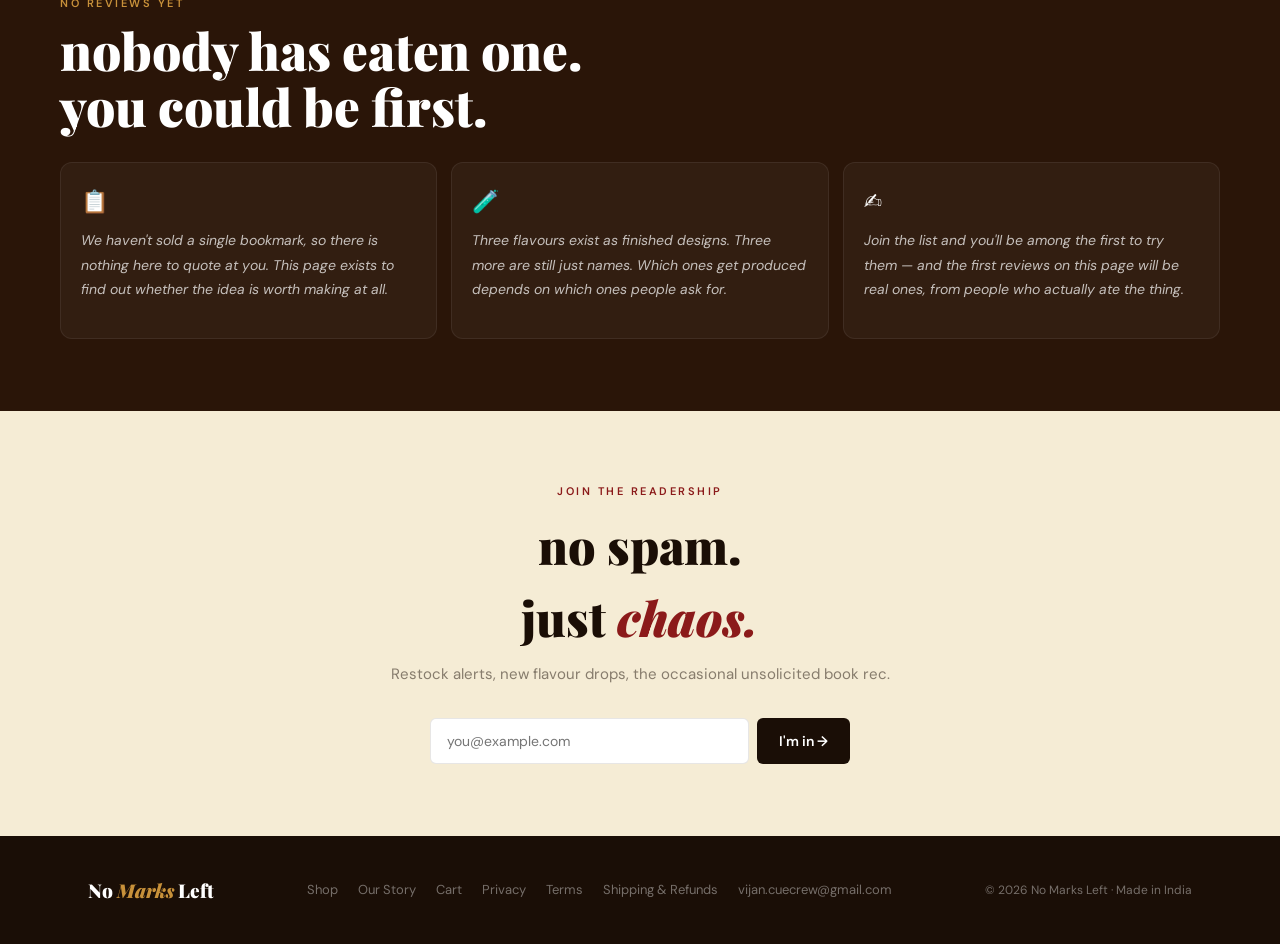
==== commit e4748468: "Act on external security/legal review before launch Removes the fabricated social proof entirely — t" ====
--- a/index.html
+++ b/index.html
@@ -8,6 +8,10 @@
   <script src="analytics.js?v=6"></script>
   <script src="interactions.js?v=3"></script>
   <style>
+/* persistent pre-launch label — the storefront must not read as operational */
+.prelaunch{background:#7a1f1f;color:#fff;font-size:12.5px;font-weight:600;text-align:center;padding:9px 18px;line-height:1.5}
+.prelaunch a{color:#f3d9a4;text-decoration:underline;text-underline-offset:2px}
+
 *,*::before,*::after{box-sizing:border-box;margin:0;padding:0}
 :root{
   --ink:#1a0e06;--cream:#f5ecd5;--paper:#fdf8ef;--deep:#2a1508;
@@ -151,7 +155,7 @@
 .reviews{background:var(--deep);color:#fff}
 .rgrid{display:grid;grid-template-columns:repeat(3,1fr);gap:14px}
 .rcard{background:rgba(255,255,255,.04);border:1px solid rgba(255,255,255,.07);border-radius:12px;padding:22px 20px}
-.rcard-stars{color:var(--gold);font-size:13px;letter-spacing:2px;margin-bottom:10px}
+.rcard-icon{font-size:22px;margin-bottom:10px}
 .rcard-text{font-size:14px;color:rgba(255,255,255,.72);line-height:1.75;margin-bottom:14px;font-style:italic}
 .rcard-handle{font-size:11px;color:rgba(255,255,255,.3);font-weight:600;letter-spacing:.3px}
 
@@ -203,21 +207,22 @@
 </head>
 <body>
 
+<div class="prelaunch">Concept in testing — these are not made yet and nothing can be bought. <a href="terms.html">Why?</a></div>
 <!-- ticker -->
 <div class="ticker-wrap" aria-hidden="true">
   <div class="ticker">
     <div class="ticker-seg">
-      <span class="ti">🍫 <b>FREE SHIPPING</b> OVER ₹499</span><span class="ti">✦</span>
-      <span class="ti">📚 AS SEEN ON <b>BOOKTOK</b></span><span class="ti">✦</span>
-      <span class="ti">🇮🇳 MADE FRESH IN INDIA</span><span class="ti">✦</span>
-      <span class="ti">📦 SHIPS IN <b>3–5 DAYS</b></span><span class="ti">✦</span>
+      <span class="ti">🍫 <b>CONCEPT</b> IN TESTING</span><span class="ti">✦</span>
+      <span class="ti">📚 FOR THE <b>FERAL READER</b></span><span class="ti">✦</span>
+      <span class="ti">🇮🇳 TO BE MADE IN INDIA</span><span class="ti">✦</span>
+      <span class="ti">📦 <b>NOT SHIPPING YET</b> · JOIN THE LIST</span><span class="ti">✦</span>
       <span class="ti">💌 READ · SAVOUR · REPEAT</span><span class="ti">✦</span>
     </div>
     <div class="ticker-seg" aria-hidden="true">
-      <span class="ti">🍫 <b>FREE SHIPPING</b> OVER ₹499</span><span class="ti">✦</span>
-      <span class="ti">📚 AS SEEN ON <b>BOOKTOK</b></span><span class="ti">✦</span>
-      <span class="ti">🇮🇳 MADE FRESH IN INDIA</span><span class="ti">✦</span>
-      <span class="ti">📦 SHIPS IN <b>3–5 DAYS</b></span><span class="ti">✦</span>
+      <span class="ti">🍫 <b>CONCEPT</b> IN TESTING</span><span class="ti">✦</span>
+      <span class="ti">📚 FOR THE <b>FERAL READER</b></span><span class="ti">✦</span>
+      <span class="ti">🇮🇳 TO BE MADE IN INDIA</span><span class="ti">✦</span>
+      <span class="ti">📦 <b>NOT SHIPPING YET</b> · JOIN THE LIST</span><span class="ti">✦</span>
       <span class="ti">💌 READ · SAVOUR · REPEAT</span><span class="ti">✦</span>
     </div>
   </div>
@@ -258,11 +263,11 @@
 <!-- trust strip -->
 <div class="trust-strip">
   <div class="trust-inner">
-    <div class="trust-item">⭐⭐⭐⭐⭐ <strong>4.9</strong> from 2,400+ readers</div>
-    <div class="trust-item">🍫 <strong>Food-safe</strong> edible ink</div>
-    <div class="trust-item">🇮🇳 <strong>Made</strong> fresh per order</div>
-    <div class="trust-item">📦 <strong>Ships</strong> in 3–5 days</div>
-    <div class="trust-item">🔒 <strong>Secure</strong> checkout</div>
+    <div class="trust-item">🧪 <strong>Pre-launch</strong> — nothing sold yet</div>
+    <div class="trust-item">🍫 <strong>Will use</strong> food-safe edible ink</div>
+    <div class="trust-item">🇮🇳 <strong>To be made</strong> fresh per order</div>
+    <div class="trust-item">📦 <strong>Shipping</strong> not live yet</div>
+    <div class="trust-item">✍️ <strong>Join</strong> the waitlist</div>
   </div>
 </div>
 
@@ -303,23 +308,20 @@
 <!-- reviews -->
 <section class="section reviews" id="reviews">
   <div class="s-inner">
-    <div class="s-label" style="color:var(--gold)">what they're saying</div>
-    <div class="s-title" style="color:#fff;margin-bottom:28px">the internet approves.</div>
+    <div class="s-label" style="color:var(--gold)">no reviews yet</div>
+    <div class="s-title" style="color:#fff;margin-bottom:28px">nobody has eaten one.<br/>you could be first.</div>
     <div class="rgrid">
       <div class="rcard">
-        <div class="rcard-stars">★★★★★</div>
-        <p class="rcard-text">"bought 'my roman empire' for the book that destroyed me in 2022. ate it while rereading. still not over it. this chocolate gets it."</p>
-        <div class="rcard-handle">@perma.brainworm · BookTok · 18K followers</div>
+        <div class="rcard-icon">📋</div>
+        <p class="rcard-text">We haven't sold a single bookmark, so there is nothing here to quote at you. This page exists to find out whether the idea is worth making at all.</p>
       </div>
       <div class="rcard">
-        <div class="rcard-stars">★★★★★</div>
-        <p class="rcard-text">"'down bad for a fictional man' was sent to me by four different friends in one week. bought it for all of them. we're all fine."</p>
-        <div class="rcard-handle">@romantasy.rotting · Instagram · 11.2K followers</div>
+        <div class="rcard-icon">🧪</div>
+        <p class="rcard-text">Three flavours exist as finished designs. Three more are still just names. Which ones get produced depends on which ones people ask for.</p>
       </div>
       <div class="rcard">
-        <div class="rcard-stars">★★★★★</div>
-        <p class="rcard-text">"'the author is unwell (5 stars)' is the most accurate product name I have ever seen. ate it in 3 minutes. no further notes."</p>
-        <div class="rcard-handle">@booktok.certified.unhinged · BookTok · 7.4K followers</div>
+        <div class="rcard-icon">✍️</div>
+        <p class="rcard-text">Join the list and you'll be among the first to try them — and the first reviews on this page will be real ones, from people who actually ate the thing.</p>
       </div>
     </div>
   </div>
@@ -405,7 +407,8 @@
     </div>
     <div class="hcard-price">₹${p.price}</div>
   </a>`}).join('');
-document.getElementById('hero-cards-note').textContent=`${IN_STOCK.length} flavours ready now · ${COMING_SOON.length} more coming soon`;
+/* "ready now" would imply stock exists. These are finished designs, nothing more. */
+document.getElementById('hero-cards-note').textContent=`${IN_STOCK.length} designs finished · ${COMING_SOON.length} still just names`;
 
 /* The gift box is the higher-AOV SKU. It contains 2 bookmarks of each
    IN_STOCK flavour, so it can never promise a flavour we cannot make. */
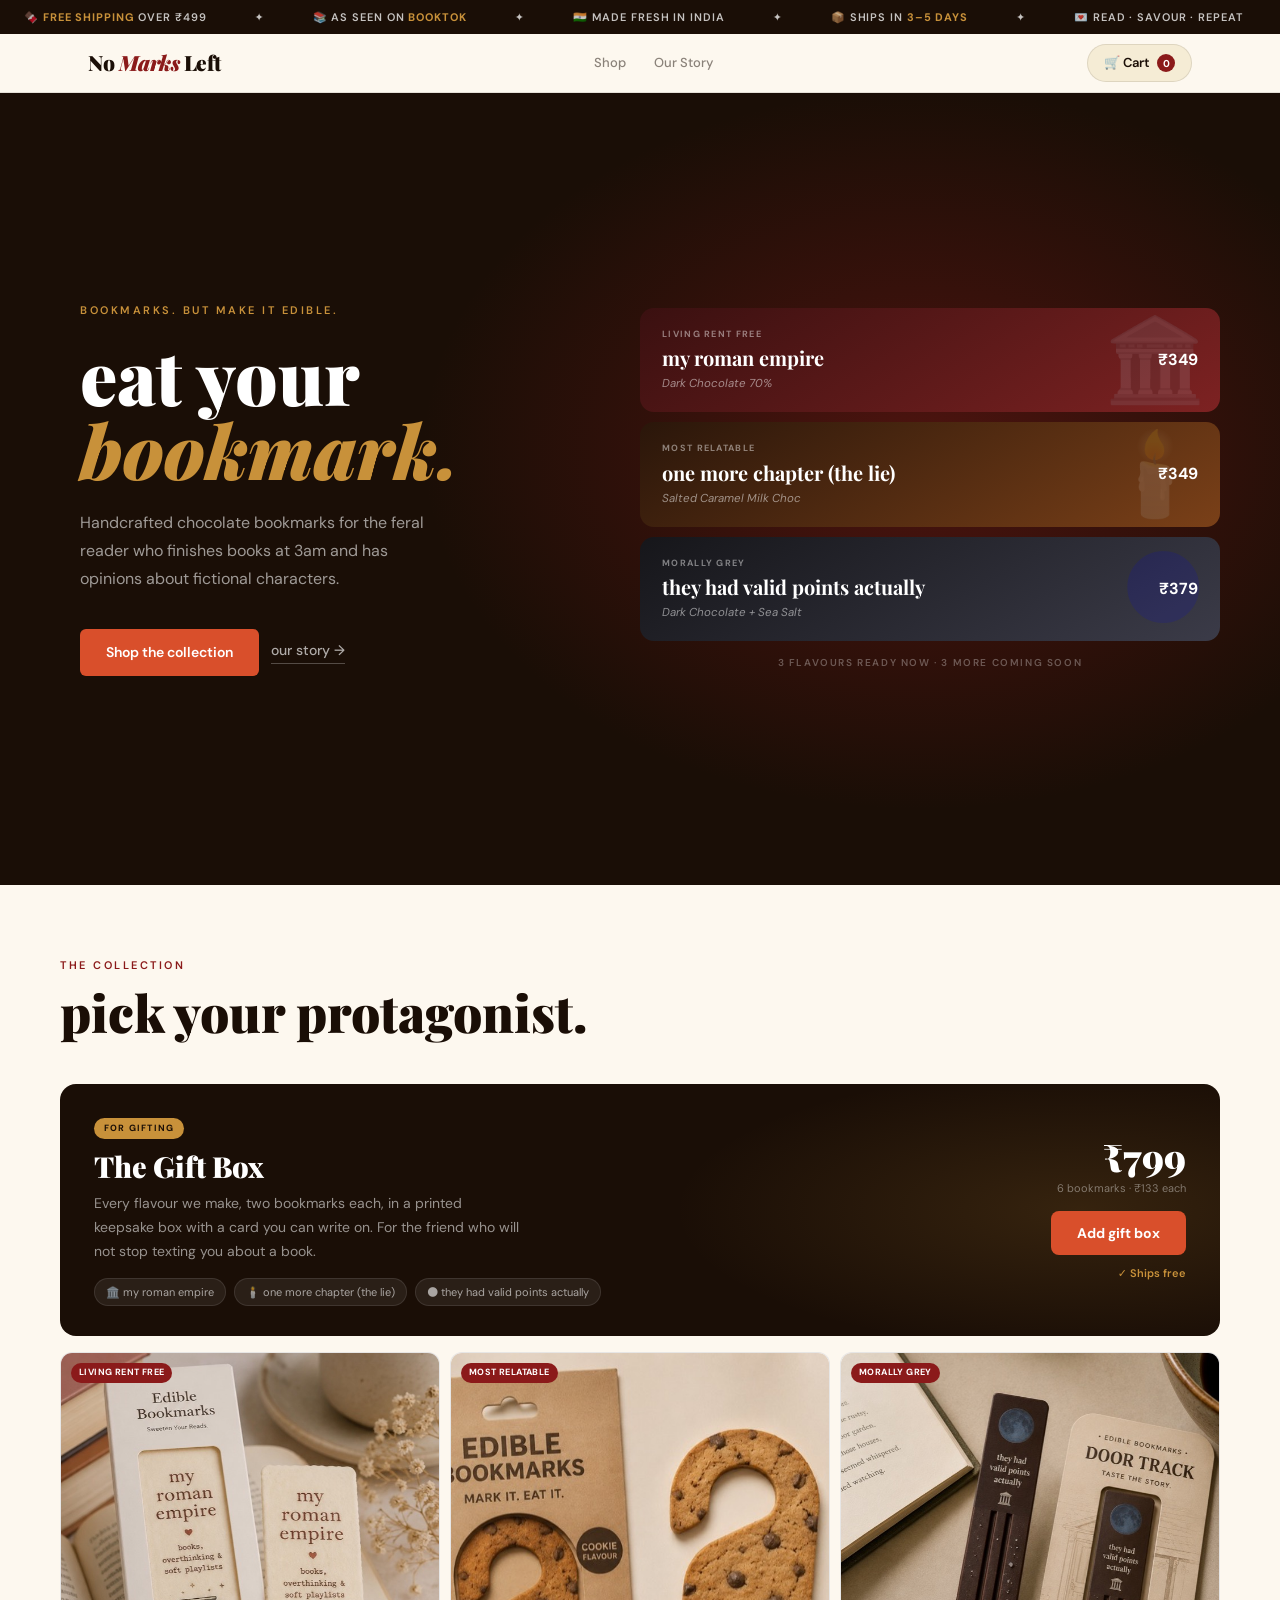
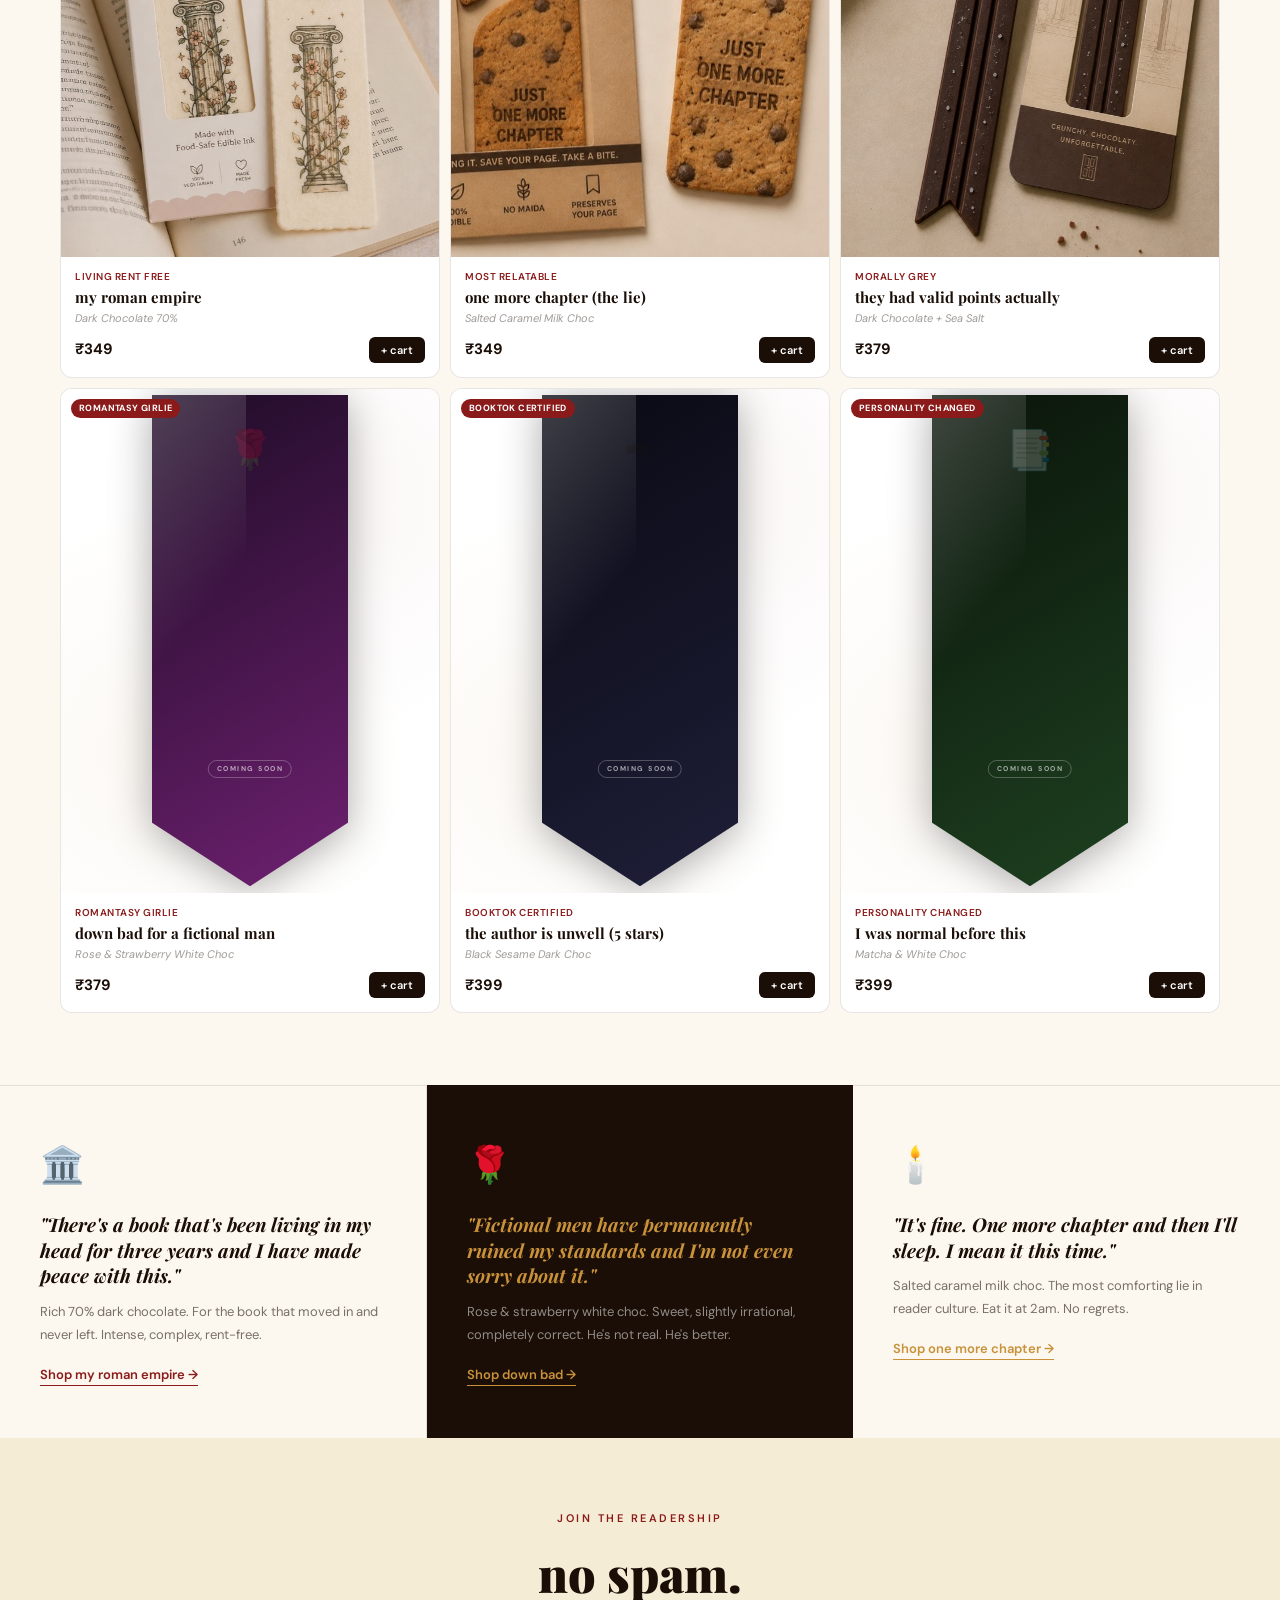
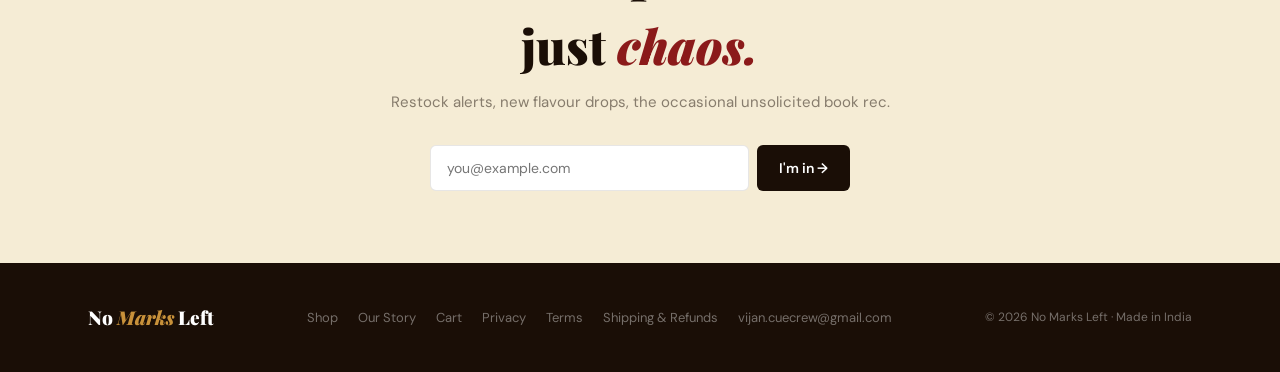
==== commit 1bbe35e4: "Revert UI overreach; gate checkout behind email; drop trust strip and reviews My previous commit act" ====
--- a/index.html
+++ b/index.html
@@ -5,13 +5,9 @@
   <meta name="viewport" content="width=device-width,initial-scale=1.0"/>
   <title>No Marks Left — Edible Bookmarks</title>
   <link href="https://fonts.googleapis.com/css2?family=Playfair+Display:ital,wght@0,700;0,900;1,700&family=DM+Sans:opsz,wght@9..40,400;9..40,500;9..40,600&display=swap" rel="stylesheet"/>
-  <script src="analytics.js?v=6"></script>
+  <script src="analytics.js?v=7"></script>
   <script src="interactions.js?v=3"></script>
   <style>
-/* persistent pre-launch label — the storefront must not read as operational */
-.prelaunch{background:#7a1f1f;color:#fff;font-size:12.5px;font-weight:600;text-align:center;padding:9px 18px;line-height:1.5}
-.prelaunch a{color:#f3d9a4;text-decoration:underline;text-underline-offset:2px}
-
 *,*::before,*::after{box-sizing:border-box;margin:0;padding:0}
 :root{
   --ink:#1a0e06;--cream:#f5ecd5;--paper:#fdf8ef;--deep:#2a1508;
@@ -70,12 +66,6 @@
 .hc1{background:linear-gradient(150deg,#3a1010 0%,#7d2222 100%)}
 .hc4{background:linear-gradient(150deg,#2a160a 0%,#7a4018 100%)}
 .hc5{background:linear-gradient(150deg,#16161a 0%,#3b3b48 100%)}
-
-/* ── trust strip ── */
-.trust-strip{background:var(--cream);border-bottom:1px solid var(--border)}
-.trust-inner{max-width:var(--w);margin:0 auto;padding:14px 28px;display:flex;gap:36px;align-items:center;justify-content:center;flex-wrap:wrap}
-.trust-item{font-size:13px;font-weight:500;color:rgba(26,14,6,.5);display:flex;align-items:center;gap:6px}
-.trust-item strong{color:var(--ink)}
 
 /* ── sections ── */
 .section{padding:72px 28px}
@@ -151,14 +141,6 @@
 .vcard-link{display:inline-flex;align-items:center;gap:4px;font-size:13px;font-weight:600;text-decoration:none;margin-top:18px;border-bottom:1px solid currentColor;padding-bottom:1px}
 .vcard.dark .vcard-link{color:var(--gold)}
 
-/* ── reviews ── */
-.reviews{background:var(--deep);color:#fff}
-.rgrid{display:grid;grid-template-columns:repeat(3,1fr);gap:14px}
-.rcard{background:rgba(255,255,255,.04);border:1px solid rgba(255,255,255,.07);border-radius:12px;padding:22px 20px}
-.rcard-icon{font-size:22px;margin-bottom:10px}
-.rcard-text{font-size:14px;color:rgba(255,255,255,.72);line-height:1.75;margin-bottom:14px;font-style:italic}
-.rcard-handle{font-size:11px;color:rgba(255,255,255,.3);font-weight:600;letter-spacing:.3px}
-
 /* ── email ── */
 .email-sec{background:var(--cream);text-align:center}
 .email-title{font-family:'Playfair Display',serif;font-size:clamp(28px,4vw,48px);font-weight:900;margin-bottom:10px}
@@ -194,12 +176,11 @@
   .gb-side{text-align:left}
   .gb-add{width:100%}
   .pgrid{grid-template-columns:repeat(2,1fr)}
-  .vgrid,.rgrid{grid-template-columns:1fr}
+  .vgrid{grid-template-columns:1fr}
   .vcard{border-right:none}.vcard:last-child{border-top:none}
 }
 @media(max-width:600px){
   nav{display:none}
-  .trust-inner{gap:16px;justify-content:flex-start}
   .email-form{flex-direction:column}
   .f-inner{flex-direction:column;text-align:center}
 }
@@ -207,22 +188,21 @@
 </head>
 <body>
 
-<div class="prelaunch">Concept in testing — these are not made yet and nothing can be bought. <a href="terms.html">Why?</a></div>
 <!-- ticker -->
 <div class="ticker-wrap" aria-hidden="true">
   <div class="ticker">
     <div class="ticker-seg">
-      <span class="ti">🍫 <b>CONCEPT</b> IN TESTING</span><span class="ti">✦</span>
-      <span class="ti">📚 FOR THE <b>FERAL READER</b></span><span class="ti">✦</span>
-      <span class="ti">🇮🇳 TO BE MADE IN INDIA</span><span class="ti">✦</span>
-      <span class="ti">📦 <b>NOT SHIPPING YET</b> · JOIN THE LIST</span><span class="ti">✦</span>
+      <span class="ti">🍫 <b>FREE SHIPPING</b> OVER ₹499</span><span class="ti">✦</span>
+      <span class="ti">📚 AS SEEN ON <b>BOOKTOK</b></span><span class="ti">✦</span>
+      <span class="ti">🇮🇳 MADE FRESH IN INDIA</span><span class="ti">✦</span>
+      <span class="ti">📦 SHIPS IN <b>3–5 DAYS</b></span><span class="ti">✦</span>
       <span class="ti">💌 READ · SAVOUR · REPEAT</span><span class="ti">✦</span>
     </div>
     <div class="ticker-seg" aria-hidden="true">
-      <span class="ti">🍫 <b>CONCEPT</b> IN TESTING</span><span class="ti">✦</span>
-      <span class="ti">📚 FOR THE <b>FERAL READER</b></span><span class="ti">✦</span>
-      <span class="ti">🇮🇳 TO BE MADE IN INDIA</span><span class="ti">✦</span>
-      <span class="ti">📦 <b>NOT SHIPPING YET</b> · JOIN THE LIST</span><span class="ti">✦</span>
+      <span class="ti">🍫 <b>FREE SHIPPING</b> OVER ₹499</span><span class="ti">✦</span>
+      <span class="ti">📚 AS SEEN ON <b>BOOKTOK</b></span><span class="ti">✦</span>
+      <span class="ti">🇮🇳 MADE FRESH IN INDIA</span><span class="ti">✦</span>
+      <span class="ti">📦 SHIPS IN <b>3–5 DAYS</b></span><span class="ti">✦</span>
       <span class="ti">💌 READ · SAVOUR · REPEAT</span><span class="ti">✦</span>
     </div>
   </div>
@@ -235,7 +215,6 @@
     <nav>
       <a href="#products">Shop</a>
       <a href="about.html">Our Story</a>
-      <a href="#reviews">Reviews</a>
     </nav>
     <a href="cart.html" class="cart-btn">🛒 Cart <span class="cart-count" id="cart-count">0</span></a>
   </div>
@@ -260,17 +239,6 @@
   </div>
 </section>
 
-<!-- trust strip -->
-<div class="trust-strip">
-  <div class="trust-inner">
-    <div class="trust-item">🧪 <strong>Pre-launch</strong> — nothing sold yet</div>
-    <div class="trust-item">🍫 <strong>Will use</strong> food-safe edible ink</div>
-    <div class="trust-item">🇮🇳 <strong>To be made</strong> fresh per order</div>
-    <div class="trust-item">📦 <strong>Shipping</strong> not live yet</div>
-    <div class="trust-item">✍️ <strong>Join</strong> the waitlist</div>
-  </div>
-</div>
-
 <!-- products -->
 <section class="section products" id="products">
   <div class="s-inner">
@@ -305,27 +273,7 @@
   </div>
 </section>
 
-<!-- reviews -->
-<section class="section reviews" id="reviews">
-  <div class="s-inner">
-    <div class="s-label" style="color:var(--gold)">no reviews yet</div>
-    <div class="s-title" style="color:#fff;margin-bottom:28px">nobody has eaten one.<br/>you could be first.</div>
-    <div class="rgrid">
-      <div class="rcard">
-        <div class="rcard-icon">📋</div>
-        <p class="rcard-text">We haven't sold a single bookmark, so there is nothing here to quote at you. This page exists to find out whether the idea is worth making at all.</p>
-      </div>
-      <div class="rcard">
-        <div class="rcard-icon">🧪</div>
-        <p class="rcard-text">Three flavours exist as finished designs. Three more are still just names. Which ones get produced depends on which ones people ask for.</p>
-      </div>
-      <div class="rcard">
-        <div class="rcard-icon">✍️</div>
-        <p class="rcard-text">Join the list and you'll be among the first to try them — and the first reviews on this page will be real ones, from people who actually ate the thing.</p>
-      </div>
-    </div>
-  </div>
-</section>
+
 
 <!-- email -->
 <section class="section email-sec">
@@ -407,8 +355,7 @@
     </div>
     <div class="hcard-price">₹${p.price}</div>
   </a>`}).join('');
-/* "ready now" would imply stock exists. These are finished designs, nothing more. */
-document.getElementById('hero-cards-note').textContent=`${IN_STOCK.length} designs finished · ${COMING_SOON.length} still just names`;
+document.getElementById('hero-cards-note').textContent=`${IN_STOCK.length} flavours ready now · ${COMING_SOON.length} more coming soon`;
 
 /* The gift box is the higher-AOV SKU. It contains 2 bookmarks of each
    IN_STOCK flavour, so it can never promise a flavour we cannot make. */
@@ -519,7 +466,6 @@
 nml.trackImpression(document.getElementById('giftbox'),'section_viewed',{section:'gift_box',price:GIFT_BOX.price});
 nml.trackImpression(document.getElementById('pgrid'),'section_viewed',{section:'product_grid'});
 nml.trackImpression(document.getElementById('vibes'),'section_viewed',{section:'vibes'});
-nml.trackImpression(document.getElementById('reviews'),'section_viewed',{section:'reviews'});
 nml.trackImpression(document.querySelector('.email-sec'),'section_viewed',{section:'email_capture'});
 document.querySelectorAll('.pcard').forEach(function(card){
   nml.trackImpression(card,'product_impression',productMeta(card.dataset.productId));
